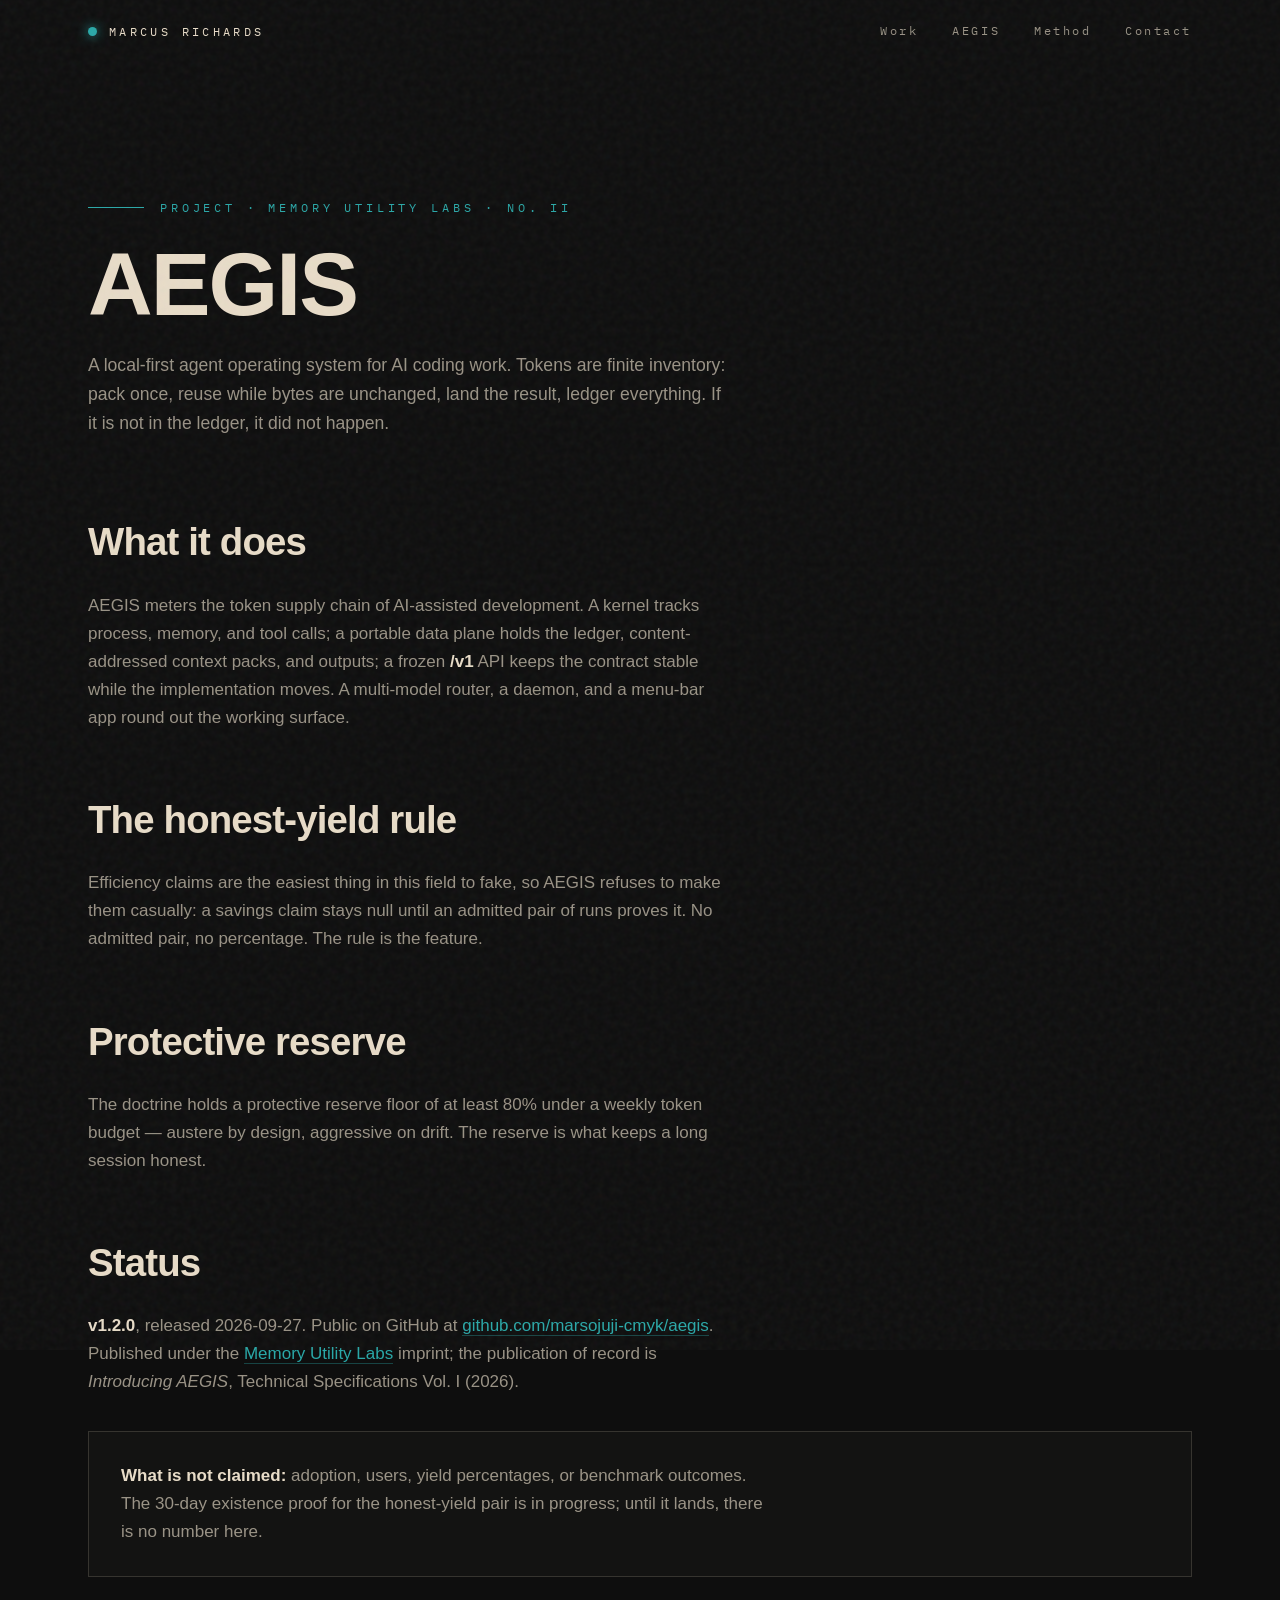
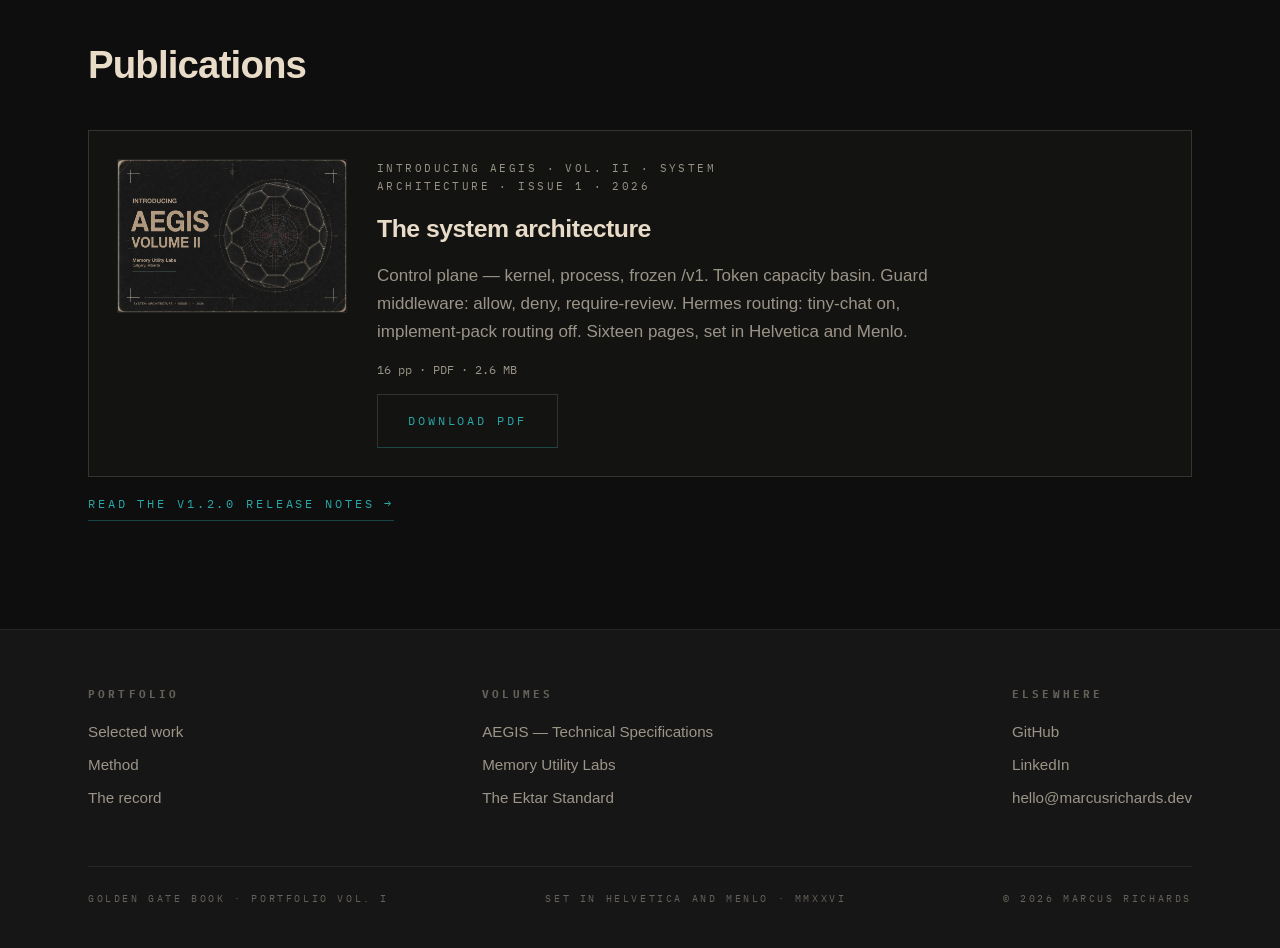
==== aegis.html @ d21bc202 "contact email: marcus@ -> hello@ (aegis.html)" ====
<!DOCTYPE html>
<html lang="en">
<head>
<meta charset="utf-8">
<meta name="viewport" content="width=device-width, initial-scale=1">
<title>AEGIS — Technical Specifications Vol. I — Marcus Richards</title>
<meta name="description" content="AEGIS: a local-first agent operating system for AI coding work. Receipt-backed token ledger, honest-yield rule, frozen /v1 API. v1.2.0, public on GitHub.">
<link rel="preconnect" href="https://fonts.googleapis.com">
<link rel="preconnect" href="https://fonts.gstatic.com" crossorigin>
<link href="https://fonts.googleapis.com/css2?family=IBM+Plex+Mono:wght@400;500&family=Inter:wght@300;400;500;600;700;800&display=swap" rel="stylesheet">
<link rel="stylesheet" href="styles.css">
</head>
<body>
<div class="grain" aria-hidden="true"></div>

<nav class="site-nav" id="nav">
  <div class="nav-inner">
    <a class="wordmark" href="index.html"><span class="dot"></span>MARCUS&nbsp;RICHARDS</a>
    <div class="nav-links">
      <a href="index.html#work">Work</a>
      <a href="index.html#aegis">AEGIS</a>
      <a href="index.html#method">Method</a>
      <a href="index.html#contact">Contact</a>
    </div>
  </div>
</nav>

<header class="page-hero">
  <div class="wrap">
    <p class="kicker">Project · Memory Utility Labs · No. II</p>
    <h1>AEGIS</h1>
    <p class="lede">A local-first agent operating system for AI coding work. Tokens are finite inventory: pack once, reuse while bytes are unchanged, land the result, ledger everything. If it is not in the ledger, it did not happen.</p>
  </div>
</header>

<main class="page-body">
  <div class="wrap">

    <h2>What it does</h2>
    <p>AEGIS meters the token supply chain of AI-assisted development. A kernel tracks process, memory, and tool calls; a portable data plane holds the ledger, content-addressed context packs, and outputs; a frozen <strong>/v1</strong> API keeps the contract stable while the implementation moves. A multi-model router, a daemon, and a menu-bar app round out the working surface.</p>

    <h2>The honest-yield rule</h2>
    <p>Efficiency claims are the easiest thing in this field to fake, so AEGIS refuses to make them casually: a savings claim stays null until an admitted pair of runs proves it. No admitted pair, no percentage. The rule is the feature.</p>

    <h2>Protective reserve</h2>
    <p>The doctrine holds a protective reserve floor of at least 80% under a weekly token budget — austere by design, aggressive on drift. The reserve is what keeps a long session honest.</p>

    <h2>Status</h2>
    <p><strong>v1.2.0</strong>, released 2026-09-27. Public on GitHub at <a href="https://github.com/marsojuji-cmyk/aegis">github.com/marsojuji-cmyk/aegis</a>. Published under the <a href="labs.html">Memory Utility Labs</a> imprint; the publication of record is <em>Introducing AEGIS</em>, Technical Specifications Vol. I (2026).</p>
    <div class="panel">
      <p><strong>What is not claimed:</strong> adoption, users, yield percentages, or benchmark outcomes. The 30-day existence proof for the honest-yield pair is in progress; until it lands, there is no number here.</p>
    </div>

    <h2>Publications</h2>
    <div class="pubs">
      <article class="pub-card">
        <img src="assets/publications/vol2-cover.jpg" alt="Cover of Introducing AEGIS Volume II — drafting-plate geodesic sphere">
        <div class="pub-meta">
          <p class="pub-series">Introducing AEGIS · Vol. II · System Architecture · Issue 1 · 2026</p>
          <h3>The system architecture</h3>
          <p>Control plane — kernel, process, frozen /v1. Token capacity basin. Guard middleware: allow, deny, require-review. Hermes routing: tiny-chat on, implement-pack routing off. Sixteen pages, set in Helvetica and Menlo.</p>
          <p class="pub-specs">16 pp · PDF · 2.6 MB</p>
          <a class="btn btn-ghost" href="assets/publications/Introducing-AEGIS-Vol-II.pdf" download>Download PDF</a>
        </div>
      </article>
    </div>

    <p><a class="work-link" href="https://github.com/marsojuji-cmyk/aegis/releases/tag/v1.2.0">Read the v1.2.0 release notes →</a></p>

  </div>
</main>

<footer class="site-footer">
  <div class="wrap">
    <div class="foot-grid">
      <div class="f-col">
        <h4>Portfolio</h4>
        <a href="index.html#work">Selected work</a>
        <a href="index.html#method">Method</a>
        <a href="index.html#evidence">The record</a>
      </div>
      <div class="f-col">
        <h4>Volumes</h4>
        <a href="aegis.html">AEGIS — Technical Specifications</a>
        <a href="labs.html">Memory Utility Labs</a>
        <a href="ektar.html">The Ektar Standard</a>
      </div>
      <div class="f-col">
        <h4>Elsewhere</h4>
        <a href="https://github.com/marsojuji-cmyk">GitHub</a>
        <a href="https://www.linkedin.com/in/marcus-richards-32075a422">LinkedIn</a>
        <a href="mailto:hello@marcusrichards.dev">hello@marcusrichards.dev</a>
      </div>
    </div>
    <div class="colophon">
      <span>Golden Gate Book · Portfolio Vol. I</span>
      <span>Set in Helvetica and Menlo · MMXXVI</span>
      <span>© <span id="yr">2026</span> Marcus Richards</span>
    </div>
  </div>
</footer>

<script>
(function(){
  var nav = document.getElementById('nav');
  function onScroll(){ nav.classList.toggle('scrolled', window.scrollY > 40); }
  window.addEventListener('scroll', onScroll, {passive:true}); onScroll();
  document.getElementById('yr').textContent = new Date().getFullYear();
})();
</script>
</body>
</html>
---- styles.css ----
/* ============================================================
   MARCUSRICHARDS.DEV — Portfolio Vol. I
   Design language: Golden Gate Book / MUL monograph
   Warm black, cream type, teal + magenta + amber accents,
   thin plate frames, film grain, letterspaced mono kickers.
   ============================================================ */

:root{
  --ink:        #0e0e0e;
  --ink-2:      #161616;
  --paper:      #e8dcc8;
  --cream:      #ece0c8;
  --muted:      rgba(232,220,200,.64);
  --faint:      rgba(232,220,200,.38);
  --line:       rgba(232,220,200,.16);
  --line-soft:  rgba(232,220,200,.08);
  --teal:       #2aa8a8;
  --teal-dim:   rgba(42,168,168,.14);
  --magenta:    #e04080;
  --magenta-dim:rgba(224,64,128,.12);
  --amber:      #d4a017;
  --display:"Helvetica Neue",Helvetica,Inter,"Segoe UI",Arial,sans-serif;
  --sans:  "Helvetica Neue",Helvetica,Inter,-apple-system,"Segoe UI",Arial,sans-serif;
  --mono:  Menlo,"SF Mono","IBM Plex Mono",ui-monospace,SFMono-Regular,monospace;
  --wrap:  1200px;
  --ease:  cubic-bezier(.22,.8,.28,1);
}

*,*::before,*::after{ box-sizing:border-box; margin:0; padding:0; }
html{ scroll-behavior:smooth; }
body{
  background:var(--ink);
  color:var(--paper);
  font-family:var(--sans);
  font-size:17px; line-height:1.65;
  -webkit-font-smoothing:antialiased;
  overflow-x:hidden;
}
::selection{ background:var(--teal); color:#0e0e0e; }
::-webkit-scrollbar{ width:11px; }
::-webkit-scrollbar-track{ background:#0e0e0e; }
::-webkit-scrollbar-thumb{ background:#2e2e2e; border-radius:6px; border:2px solid #0e0e0e; }
img{ display:block; max-width:100%; }
a{ color:inherit; text-decoration:none; }
:focus-visible{ outline:2px solid var(--teal); outline-offset:3px; }

/* Film grain over everything */
.grain{
  position:fixed; inset:-50%; width:200%; height:200%;
  pointer-events:none; z-index:2000; opacity:.05;
  background-image:url("data:image/svg+xml,%3Csvg viewBox='0 0 300 300' xmlns='http://www.w3.org/2000/svg'%3E%3Cfilter id='n'%3E%3CfeTurbulence type='fractalNoise' baseFrequency='0.9' numOctaves='2'/%3E%3C/filter%3E%3Crect width='100%25' height='100%25' filter='url(%23n)'/%3E%3C/svg%3E");
  animation:grain 9s steps(6) infinite;
}
@keyframes grain{
  0%,100%{transform:translate(0,0)} 20%{transform:translate(-2%,2%)}
  40%{transform:translate(2%,-1%)} 60%{transform:translate(-1%,-2%)} 80%{transform:translate(1%,2%)}
}

.wrap{ max-width:var(--wrap); margin:0 auto; padding:0 clamp(20px,4vw,48px); }

/* ---------- Navigation ---------- */
.site-nav{
  position:fixed; top:0; left:0; right:0; z-index:1000;
  transition:background .4s var(--ease), border-color .4s var(--ease);
  border-bottom:1px solid transparent;
}
.site-nav.scrolled{ background:rgba(14,14,14,.82); backdrop-filter:blur(14px); border-bottom-color:var(--line-soft); }
.nav-inner{
  max-width:var(--wrap); margin:0 auto; padding:18px clamp(20px,4vw,48px);
  display:flex; align-items:center; justify-content:space-between; gap:24px;
}
.wordmark{ display:flex; align-items:center; gap:12px; font-family:var(--mono); font-size:12px; letter-spacing:.28em; }
.wordmark .dot{ width:9px; height:9px; border-radius:50%; background:var(--teal); box-shadow:0 0 12px var(--teal); flex:none; }
.nav-links{ display:flex; gap:clamp(14px,3vw,34px); font-family:var(--mono); font-size:11.5px; letter-spacing:.22em; }
.nav-links a{ color:var(--muted); position:relative; padding:4px 0; transition:color .3s; }
.nav-links a::after{
  content:""; position:absolute; left:0; bottom:0; height:1px; width:100%;
  background:var(--teal); transform:scaleX(0); transform-origin:right; transition:transform .4s var(--ease);
}
.nav-links a:hover{ color:var(--paper); }
.nav-links a:hover::after{ transform:scaleX(1); transform-origin:left; }
@media (max-width:760px){ .nav-links{ display:none; } }

/* ---------- Hero ---------- */
.hero{
  position:relative; min-height:100svh;
  display:flex; align-items:flex-end;
  overflow:hidden; isolation:isolate;
}
.hero-bg{
  position:absolute; inset:0; z-index:-2;
  background:url("assets/hero-sphere.jpg") center 30%/cover no-repeat, var(--ink);
}
.hero-scrim{
  position:absolute; inset:0; z-index:-1;
  background:
    linear-gradient(180deg, rgba(14,14,14,.55) 0%, rgba(14,14,14,.05) 34%, rgba(14,14,14,.36) 62%, rgba(14,14,14,.94) 100%),
    linear-gradient(90deg, rgba(14,14,14,.82) 0%, rgba(14,14,14,.25) 55%, rgba(14,14,14,0) 100%);
}
.hero-inner{
  width:100%; max-width:var(--wrap); margin:0 auto;
  padding:clamp(120px,18vh,180px) clamp(20px,4vw,48px) clamp(56px,9vh,96px);
}
.kicker{
  font-family:var(--mono); font-size:12px; letter-spacing:.32em;
  color:var(--teal); text-transform:uppercase;
  display:flex; align-items:center; gap:16px; margin-bottom:28px;
}
.kicker::before{ content:""; width:56px; height:1px; background:var(--teal); flex:none; }
.hero h1{
  font-family:var(--display); font-weight:600;
  font-size:clamp(3.4rem, 10vw, 8.2rem);
  line-height:.98; letter-spacing:-.01em; margin-bottom:22px;
}
.hero h1 em{ font-style:italic; color:var(--cream); }
.hero .role{
  font-family:var(--mono); font-size:clamp(11px,1.6vw,14px);
  letter-spacing:.3em; text-transform:uppercase; color:var(--muted); margin-bottom:26px;
}
.hero .thesis{ max-width:620px; font-size:clamp(1.05rem,2vw,1.3rem); color:var(--paper); font-weight:300; }
.hero .thesis strong{ font-weight:600; color:var(--cream); }
.hero-ctas{ display:flex; flex-wrap:wrap; gap:16px; margin-top:38px; }
.btn{
  display:inline-flex; align-items:center; gap:10px;
  font-family:var(--mono); font-size:12px; letter-spacing:.24em; text-transform:uppercase;
  padding:16px 30px; border:1px solid var(--line);
  transition:border-color .35s, background .35s, transform .35s var(--ease);
}
.btn-solid{ background:var(--paper); color:var(--ink); border-color:var(--paper); }
.btn-solid:hover{ background:var(--teal); border-color:var(--teal); transform:translateY(-2px); }
.btn-ghost{ color:var(--paper); }
.btn-ghost:hover{ border-color:var(--teal); color:var(--teal); transform:translateY(-2px); }
.hero-colophon{
  position:absolute; font-family:var(--mono); font-size:10px; letter-spacing:.3em;
  color:var(--faint); text-transform:uppercase;
}
.hero-colophon.bl{ left:clamp(20px,4vw,48px); bottom:26px; }
.hero-colophon.br{ right:clamp(20px,4vw,48px); bottom:26px; text-align:right; }
.scroll-cue{
  position:absolute; left:50%; bottom:26px; transform:translateX(-50%);
  width:1px; height:56px; background:var(--line); overflow:hidden;
}
.scroll-cue::after{
  content:""; position:absolute; top:-40%; left:0; width:100%; height:40%;
  background:var(--teal); animation:cue 2.2s var(--ease) infinite;
}
@keyframes cue{ to{ top:110%; } }
@media (max-width:760px){ .hero-colophon.br{ display:none; } .scroll-cue{ display:none; } }

/* ---------- Ticker ---------- */
.ticker{ border-top:1px solid var(--line-soft); border-bottom:1px solid var(--line-soft); overflow:hidden; background:var(--ink-2); }
.ticker-track{
  display:flex; gap:0; white-space:nowrap; width:max-content;
  animation:tick 36s linear infinite; padding:14px 0;
}
.ticker span{
  font-family:var(--mono); font-size:11px; letter-spacing:.3em; text-transform:uppercase;
  color:var(--faint); padding:0 34px; display:flex; align-items:center; gap:34px;
}
.ticker span::after{ content:"✦"; color:var(--teal); font-size:9px; }
@keyframes tick{ to{ transform:translateX(-50%); } }

/* ---------- Chapters ---------- */
.chapter{ padding:clamp(90px,12vh,150px) 0; position:relative; }
.chapter-head{ margin-bottom:clamp(44px,6vh,72px); }
.chapter-no{
  font-family:var(--mono); font-size:11px; letter-spacing:.34em; color:var(--magenta);
  text-transform:uppercase; margin-bottom:18px; display:block;
}
.chapter-head h2{
  font-family:var(--display); font-weight:600;
  font-size:clamp(2.4rem,5.4vw,4.4rem); line-height:1.04; letter-spacing:-.01em;
  max-width:16ch;
}
.chapter-head h2 em{ font-style:italic; color:var(--cream); }
.chapter-head .lede{ margin-top:20px; max-width:640px; color:var(--muted); font-size:1.08rem; font-weight:300; }
.rule{ height:1px; background:var(--line); margin:0; border:0; }

/* Thesis pillars */
.pillars{ display:grid; grid-template-columns:repeat(3,1fr); gap:1px; background:var(--line-soft); border:1px solid var(--line-soft); margin-top:56px; }
.pillar{ background:var(--ink); padding:40px 34px; transition:background .4s; }
.pillar:hover{ background:var(--ink-2); }
.pillar .n{ font-family:var(--mono); font-size:11px; letter-spacing:.3em; color:var(--teal); margin-bottom:18px; display:block; }
.pillar h3{ font-family:var(--display); font-size:1.7rem; font-weight:600; margin-bottom:12px; }
.pillar p{ color:var(--muted); font-size:.98rem; }
@media (max-width:860px){ .pillars{ grid-template-columns:1fr; } }

/* ---------- Work features ---------- */
.work-feature{
  display:grid; grid-template-columns:1.05fr .95fr; gap:clamp(32px,5vw,72px);
  align-items:center; padding:clamp(56px,8vh,96px) 0;
  border-top:1px solid var(--line-soft);
}
.work-feature.flip .plate{ order:2; }
.work-feature.flip .work-copy{ order:1; }
.plate{
  border:1px solid var(--line); padding:14px; background:rgba(232,220,200,.015);
  position:relative; overflow:hidden;
}
.plate img{ width:100%; aspect-ratio:4/3; object-fit:cover; transition:transform 1.1s var(--ease); filter:saturate(.9) contrast(1.02); }
.plate:hover img{ transform:scale(1.035); }
.plate figcaption{
  display:flex; justify-content:space-between; gap:12px;
  font-family:var(--mono); font-size:10px; letter-spacing:.26em; text-transform:uppercase;
  color:var(--faint); padding:14px 4px 2px;
}
.work-idx{ font-family:var(--mono); font-size:11px; letter-spacing:.34em; color:var(--magenta); margin-bottom:16px; display:block; }
.work-copy h3{
  font-family:var(--display); font-weight:600; font-size:clamp(2rem,3.6vw,3rem);
  line-height:1.05; margin-bottom:6px;
}
.work-copy .tagline{ font-family:var(--mono); font-size:12px; letter-spacing:.2em; color:var(--teal); text-transform:uppercase; margin-bottom:20px; }
.work-copy p{ color:var(--muted); margin-bottom:16px; max-width:56ch; }
.work-copy p strong{ color:var(--paper); font-weight:600; }
.proves{
  border-left:2px solid var(--teal); padding:6px 0 6px 18px; margin:22px 0;
  font-family:var(--display); font-style:italic; font-size:1.15rem; color:var(--cream);
}
.meta-chips{ display:flex; flex-wrap:wrap; gap:8px; margin:20px 0 26px; }
.chip{
  font-family:var(--mono); font-size:10.5px; letter-spacing:.18em; text-transform:uppercase;
  border:1px solid var(--line); color:var(--muted); padding:7px 13px; border-radius:100px;
}
.chip.hot{ border-color:rgba(42,168,168,.5); color:var(--teal); }
.chip.warn{ border-color:rgba(217,166,72,.5); color:var(--amber); }
.work-link{
  display:inline-flex; align-items:center; gap:10px;
  font-family:var(--mono); font-size:12px; letter-spacing:.24em; text-transform:uppercase;
  color:var(--paper); padding-bottom:6px; border-bottom:1px solid var(--teal);
  transition:color .3s, gap .3s var(--ease);
}
.work-link:hover{ color:var(--teal); gap:16px; }
@media (max-width:900px){
  .work-feature{ grid-template-columns:1fr; }
  .work-feature.flip .plate{ order:0; } .work-feature.flip .work-copy{ order:0; }
}

/* ---------- Full-bleed band ---------- */
.band{ position:relative; overflow:hidden; isolation:isolate; }
.band-bg{ position:absolute; inset:0; z-index:-2; background-size:cover; background-position:center; }
.band-scrim{ position:absolute; inset:0; z-index:-1; background:linear-gradient(180deg, rgba(14,14,14,.9), rgba(14,14,14,.55) 50%, rgba(14,14,14,.92)); }
.band .chapter{ padding:clamp(110px,15vh,180px) 0; }
.pull{
  font-family:var(--display); font-size:clamp(1.7rem,3.6vw,2.9rem); line-height:1.25;
  max-width:22ch; font-weight:500;
}
.pull em{ color:var(--teal); font-style:italic; }
.doctrine{ margin-top:44px; display:grid; grid-template-columns:repeat(3,1fr); gap:1px; background:var(--line-soft); border:1px solid var(--line-soft); }
.doctrine div{ background:rgba(14,14,14,.72); backdrop-filter:blur(6px); padding:30px 28px; }
.doctrine .n{ font-family:var(--mono); font-size:11px; letter-spacing:.3em; color:var(--amber); display:block; margin-bottom:12px; }
.doctrine p{ font-size:.95rem; color:var(--muted); }
.doctrine p strong{ color:var(--paper); }
@media (max-width:860px){ .doctrine{ grid-template-columns:1fr; } }

/* ---------- Method tiers ---------- */
.tiers{ border-top:1px solid var(--line-soft); margin-top:8px; }
.tier{
  display:grid; grid-template-columns:200px 1fr auto; gap:28px; align-items:baseline;
  padding:28px 0; border-bottom:1px solid var(--line-soft);
}
.tier .t-name{ font-family:var(--mono); font-size:12px; letter-spacing:.28em; text-transform:uppercase; }
.tier .t-desc{ color:var(--muted); max-width:62ch; }
.tier .t-mark{ font-family:var(--display); font-size:1.6rem; }
.tier.verified .t-name{ color:var(--teal); } .tier.verified .t-mark{ color:var(--teal); }
.tier.inferred .t-name{ color:var(--amber); } .tier.inferred .t-mark{ color:var(--amber); }
.tier.guessed .t-name{ color:var(--magenta); } .tier.guessed .t-mark{ color:var(--magenta); }
.tier.unknown .t-name{ color:var(--faint); } .tier.unknown .t-mark{ color:var(--faint); }
@media (max-width:700px){ .tier{ grid-template-columns:1fr; gap:8px; } .tier .t-mark{ display:none; } }

/* ---------- Stats ---------- */
.stats{ display:grid; grid-template-columns:repeat(4,1fr); border:1px solid var(--line-soft); margin-top:56px; }
.stat{ padding:36px 28px; border-right:1px solid var(--line-soft); transition:background .4s; }
.stat:last-child{ border-right:0; }
.stat:hover{ background:var(--ink-2); }
.stat .v{ font-family:var(--display); font-size:clamp(2rem,3.4vw,2.9rem); font-weight:600; color:var(--cream); line-height:1; margin-bottom:10px; }
.stat .v small{ font-size:.55em; color:var(--teal); }
.stat .l{ font-family:var(--mono); font-size:10.5px; letter-spacing:.22em; text-transform:uppercase; color:var(--faint); }
.caveat{
  margin-top:26px; padding:20px 24px; border:1px dashed rgba(217,166,72,.4);
  font-family:var(--mono); font-size:11.5px; letter-spacing:.06em; color:var(--amber); line-height:1.7;
}
@media (max-width:900px){ .stats{ grid-template-columns:1fr 1fr; } .stat{ border-bottom:1px solid var(--line-soft); } }
@media (max-width:520px){ .stats{ grid-template-columns:1fr; } .stat{ border-right:0; } }

/* ---------- Imprint / contact / footer ---------- */
.imprint-grid{ display:grid; grid-template-columns:1fr 1fr; gap:clamp(32px,5vw,72px); align-items:center; }
.imprint-grid h3{ font-family:var(--display); font-size:clamp(2rem,4vw,3.2rem); font-weight:600; margin-bottom:18px; }
.imprint-grid p{ color:var(--muted); margin-bottom:14px; max-width:52ch; }
@media (max-width:860px){ .imprint-grid{ grid-template-columns:1fr; } }
.contact-big{
  font-family:var(--display); font-weight:600; font-size:clamp(2rem,6vw,4.6rem);
  line-height:1.05; word-break:break-all;
  background:linear-gradient(100deg, var(--paper) 30%, var(--teal) 70%);
  -webkit-background-clip:text; background-clip:text; color:transparent;
  transition:filter .4s;
}
a.contact-big:hover{ filter:brightness(1.15); }
.site-footer{ border-top:1px solid var(--line-soft); padding:56px 0 40px; background:var(--ink-2); }
.foot-grid{ display:flex; justify-content:space-between; gap:32px; flex-wrap:wrap; }
.foot-grid .f-col h4{ font-family:var(--mono); font-size:10.5px; letter-spacing:.3em; text-transform:uppercase; color:var(--faint); margin-bottom:16px; }
.foot-grid .f-col a, .foot-grid .f-col div{ display:block; color:var(--muted); font-size:.95rem; margin-bottom:8px; }
.foot-grid .f-col a:hover{ color:var(--teal); }
.colophon{ margin-top:48px; padding-top:24px; border-top:1px solid var(--line-soft); display:flex; justify-content:space-between; gap:16px; flex-wrap:wrap; font-family:var(--mono); font-size:10px; letter-spacing:.26em; text-transform:uppercase; color:var(--faint); }

/* ---------- Subpage hero ---------- */
.page-hero{ padding:clamp(150px,22vh,220px) 0 clamp(60px,8vh,90px); position:relative; overflow:hidden; }
.page-hero .kicker{ margin-bottom:22px; }
.page-hero h1{ font-family:var(--display); font-weight:600; font-size:clamp(2.8rem,7vw,5.6rem); line-height:1; letter-spacing:-.01em; }
.page-hero h1 em{ font-style:italic; color:var(--cream); }
.page-hero .lede{ margin-top:22px; max-width:640px; color:var(--muted); font-size:1.1rem; font-weight:300; }
.page-body{ padding-bottom:clamp(80px,10vh,130px); }
.page-body h2{ font-family:var(--display); font-size:clamp(1.7rem,3vw,2.4rem); font-weight:600; margin:56px 0 18px; }
.page-body h2:first-child{ margin-top:0; }
.page-body p{ color:var(--muted); margin-bottom:18px; max-width:68ch; }
.page-body p strong, .page-body li strong{ color:var(--paper); }
.page-body ul{ margin:0 0 22px 22px; color:var(--muted); }
.page-body li{ margin-bottom:10px; max-width:64ch; }
.page-body a{ color:var(--teal); border-bottom:1px solid rgba(42,168,168,.35); transition:color .3s, border-color .3s; }
.page-body a:hover{ color:var(--paper); border-color:var(--paper); }
.page-body .panel{ border:1px solid var(--line); background:rgba(232,220,200,.02); padding:30px 32px; margin:34px 0; }
.page-body .panel p:last-child{ margin-bottom:0; }

/* ---------- Reveal ---------- */
.reveal{ opacity:0; transform:translateY(34px); transition:opacity .9s var(--ease), transform .9s var(--ease); }
.reveal.in{ opacity:1; transform:none; }
.reveal.d1{ transition-delay:.08s; } .reveal.d2{ transition-delay:.16s; } .reveal.d3{ transition-delay:.24s; }
@media (prefers-reduced-motion:reduce){
  .reveal{ opacity:1; transform:none; transition:none; }
  .ticker-track{ animation:none; } .grain{ animation:none; } .scroll-cue::after{ animation:none; }
  html{ scroll-behavior:auto; }
}

/* — Helvetica display discipline (AEGIS imprint: "Set in Helvetica and Menlo") — */
.hero h1,.chapter-head h2,.pillar h3,.work-copy h3,.stat .v,
.imprint-grid h3,.contact-big,.page-hero h1,.page-body h2{
  font-weight:700; letter-spacing:-0.022em;
}
.hero h1{ font-weight:800; letter-spacing:-0.03em; }
.proves{ font-weight:500; }

/* — Publications (monograph cards) — */
.pubs{ display:grid; gap:26px; margin:34px 0 12px; }
.pub-card{
  display:grid; grid-template-columns:230px 1fr; gap:30px;
  border:1px solid var(--line); padding:28px;
  background:rgba(232,220,200,.02);
}
.pub-card img{ width:100%; height:auto; display:block; border:1px solid var(--line-soft); }
.pub-cover-ph{
  aspect-ratio:3/2; border:1px dashed var(--line);
  display:flex; align-items:center; justify-content:center;
  font-family:var(--display); font-weight:800; font-size:2rem; letter-spacing:-0.02em;
  color:var(--faint);
}
.pub-series{
  font-family:var(--mono); font-size:11px; letter-spacing:.22em;
  text-transform:uppercase; color:var(--teal); margin-bottom:12px;
}
.pub-card h3{
  font-family:var(--display); font-weight:700; letter-spacing:-0.02em;
  font-size:1.55rem; margin-bottom:12px;
}
.pub-card p{ color:var(--muted); margin-bottom:14px; max-width:62ch; }
.pub-specs{ font-family:var(--mono); font-size:12px; color:var(--faint); }
.pub-forthcoming{ border-style:dashed; }
@media (max-width:700px){ .pub-card{ grid-template-columns:1fr; } }
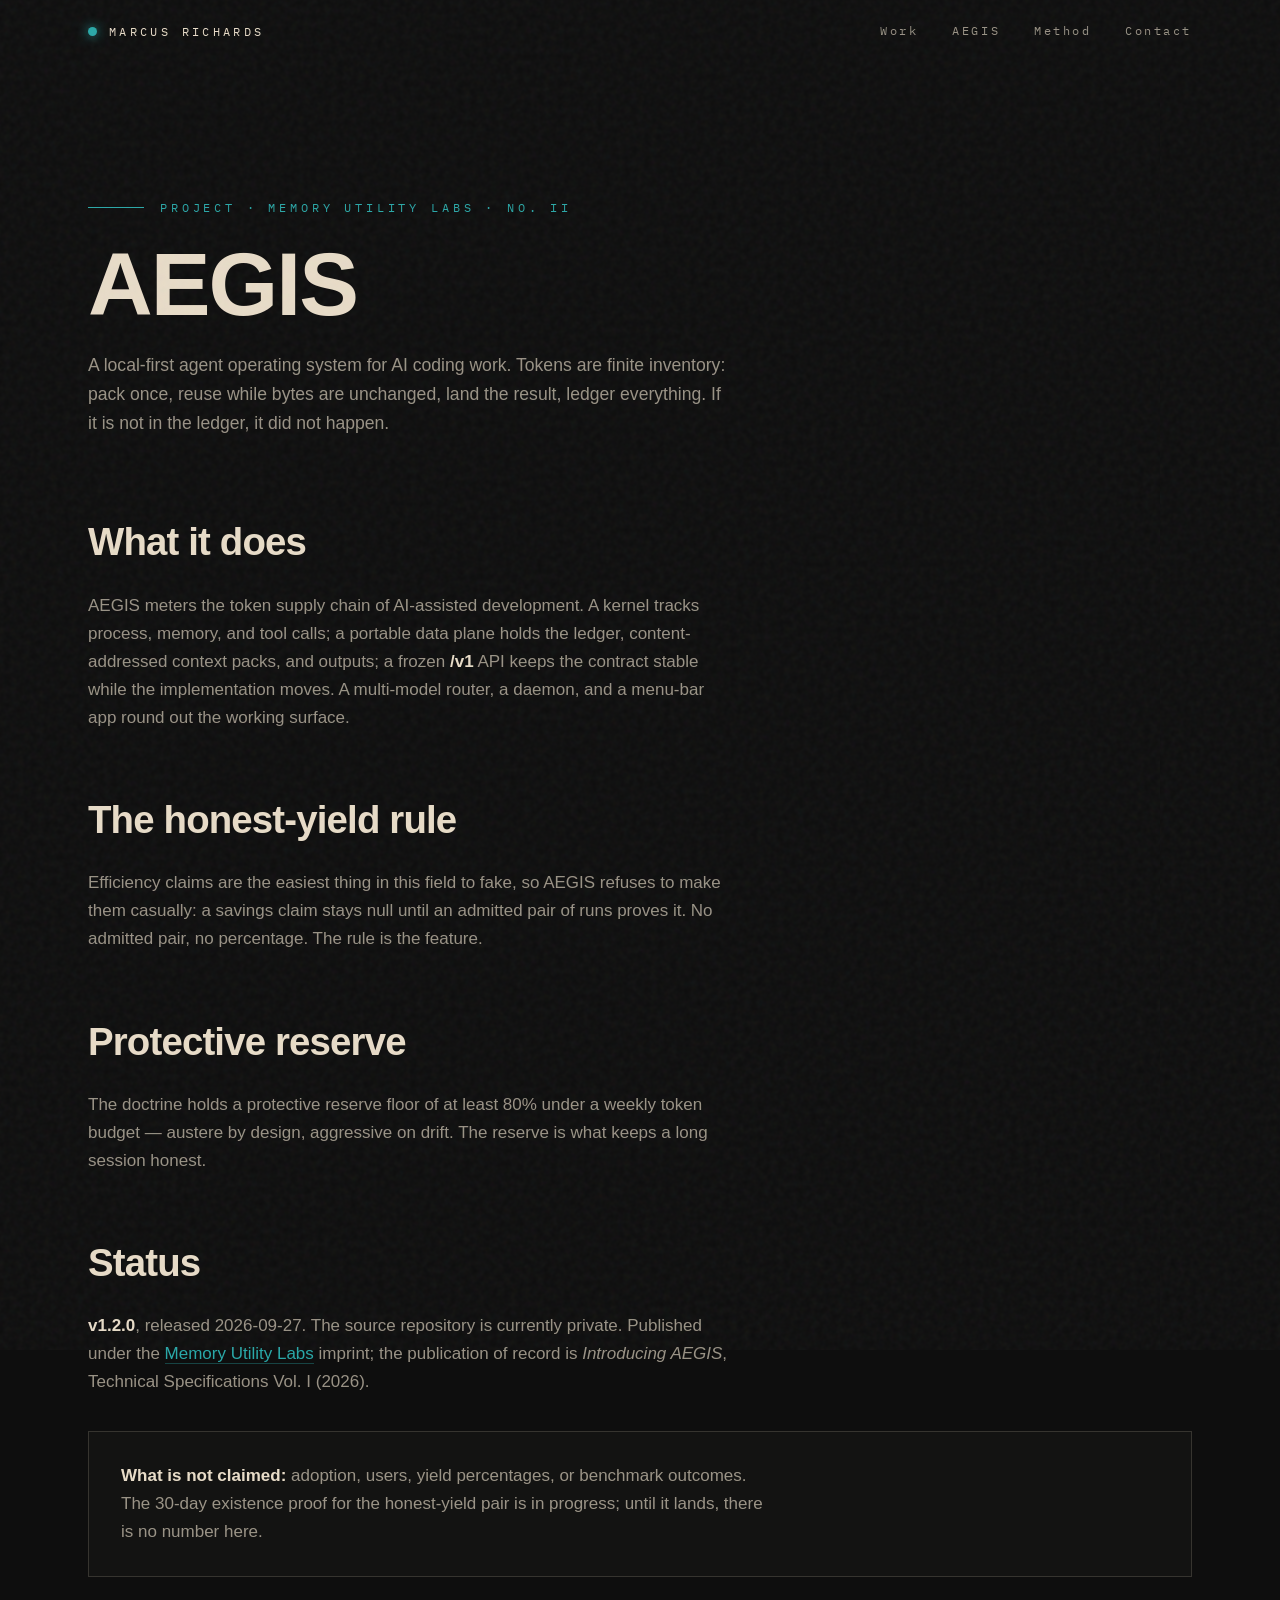
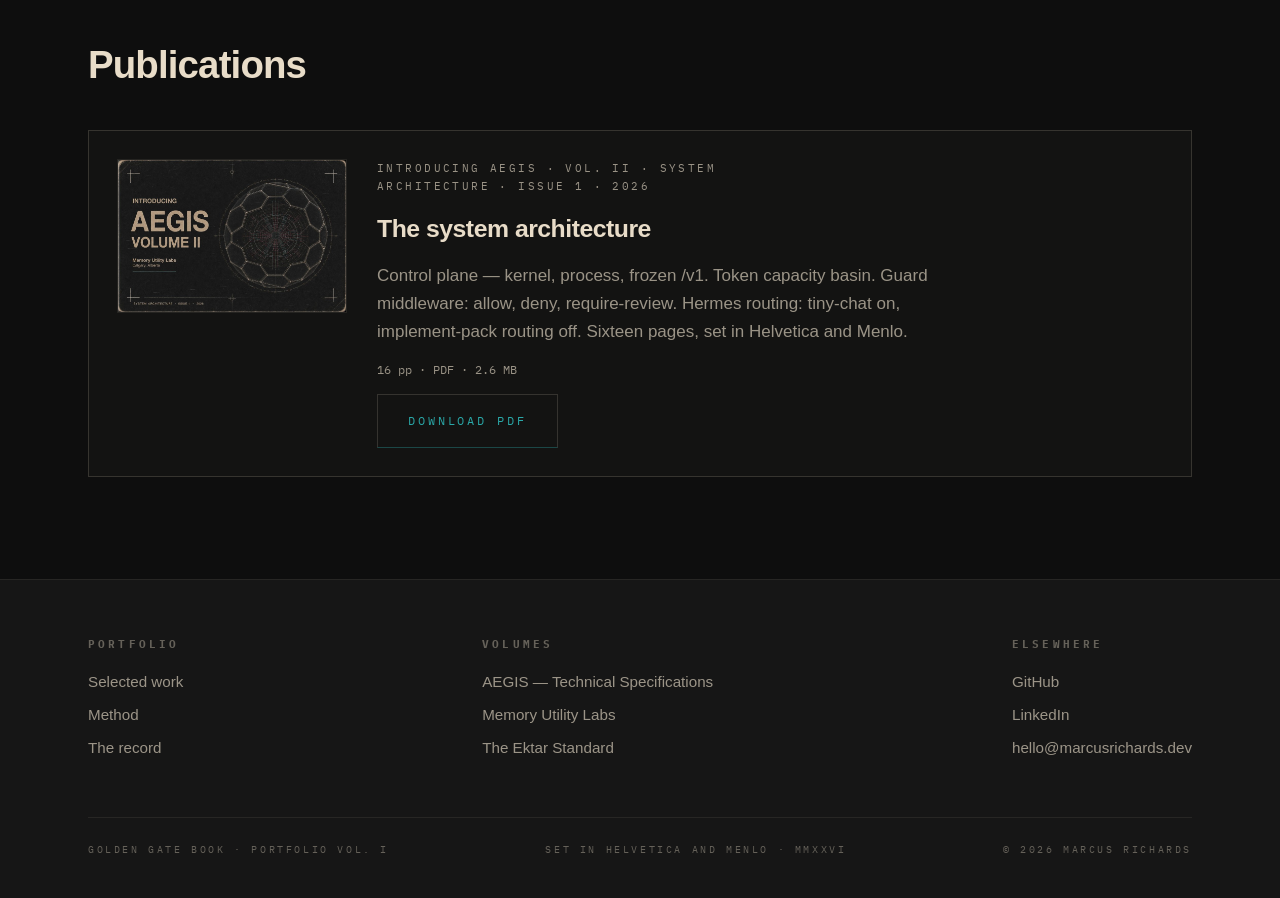
==== commit 87485261: "Remove links to repos that are going private; keep project names and text aegis, star-lab, sovereign" ====
--- a/aegis.html
+++ b/aegis.html
@@ -4,7 +4,7 @@
 <meta charset="utf-8">
 <meta name="viewport" content="width=device-width, initial-scale=1">
 <title>AEGIS — Technical Specifications Vol. I — Marcus Richards</title>
-<meta name="description" content="AEGIS: a local-first agent operating system for AI coding work. Receipt-backed token ledger, honest-yield rule, frozen /v1 API. v1.2.0, public on GitHub.">
+<meta name="description" content="AEGIS: a local-first agent operating system for AI coding work. Receipt-backed token ledger, honest-yield rule, frozen /v1 API. v1.2.0.">
 <link rel="preconnect" href="https://fonts.googleapis.com">
 <link rel="preconnect" href="https://fonts.gstatic.com" crossorigin>
 <link href="https://fonts.googleapis.com/css2?family=IBM+Plex+Mono:wght@400;500&family=Inter:wght@300;400;500;600;700;800&display=swap" rel="stylesheet">
@@ -46,7 +46,7 @@
     <p>The doctrine holds a protective reserve floor of at least 80% under a weekly token budget — austere by design, aggressive on drift. The reserve is what keeps a long session honest.</p>
 
     <h2>Status</h2>
-    <p><strong>v1.2.0</strong>, released 2026-09-27. Public on GitHub at <a href="https://github.com/marsojuji-cmyk/aegis">github.com/marsojuji-cmyk/aegis</a>. Published under the <a href="labs.html">Memory Utility Labs</a> imprint; the publication of record is <em>Introducing AEGIS</em>, Technical Specifications Vol. I (2026).</p>
+    <p><strong>v1.2.0</strong>, released 2026-09-27. The source repository is currently private. Published under the <a href="labs.html">Memory Utility Labs</a> imprint; the publication of record is <em>Introducing AEGIS</em>, Technical Specifications Vol. I (2026).</p>
     <div class="panel">
       <p><strong>What is not claimed:</strong> adoption, users, yield percentages, or benchmark outcomes. The 30-day existence proof for the honest-yield pair is in progress; until it lands, there is no number here.</p>
     </div>
@@ -64,8 +64,6 @@
         </div>
       </article>
     </div>
-
-    <p><a class="work-link" href="https://github.com/marsojuji-cmyk/aegis/releases/tag/v1.2.0">Read the v1.2.0 release notes →</a></p>
 
   </div>
 </main>
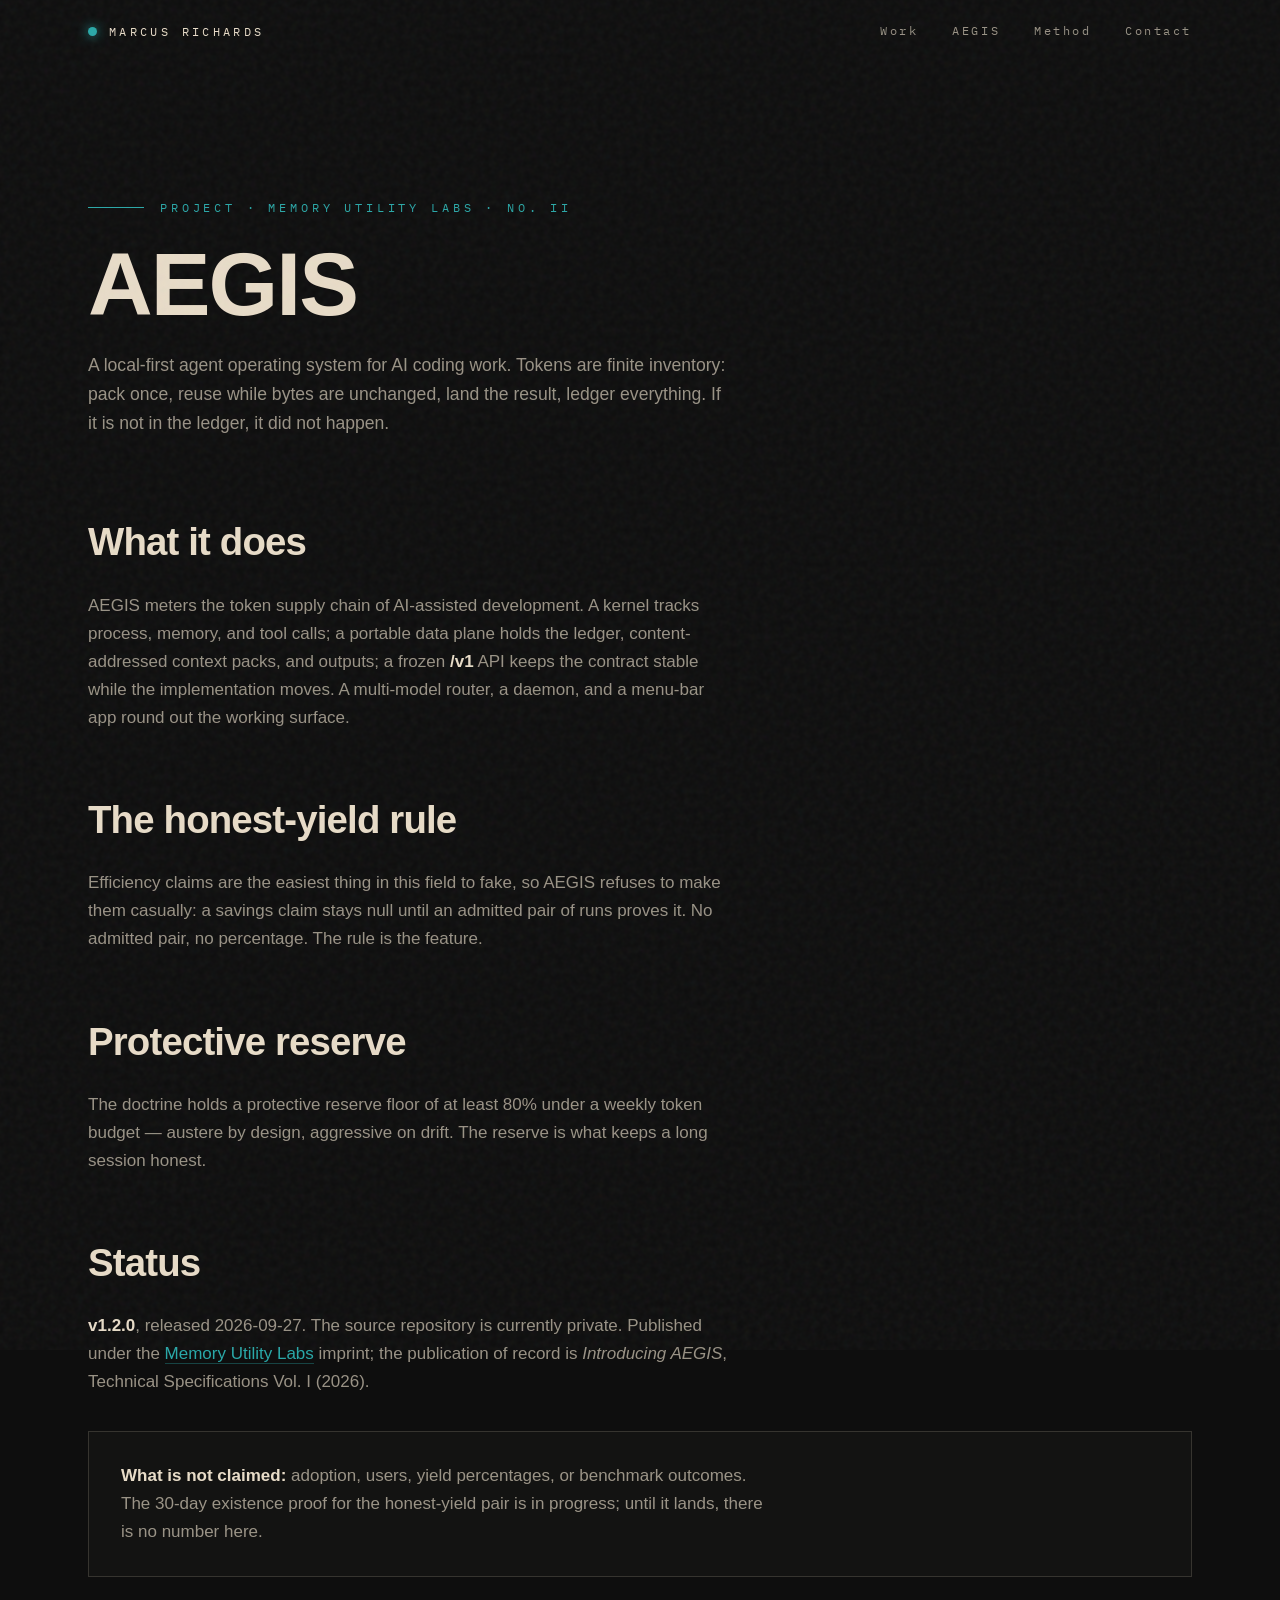
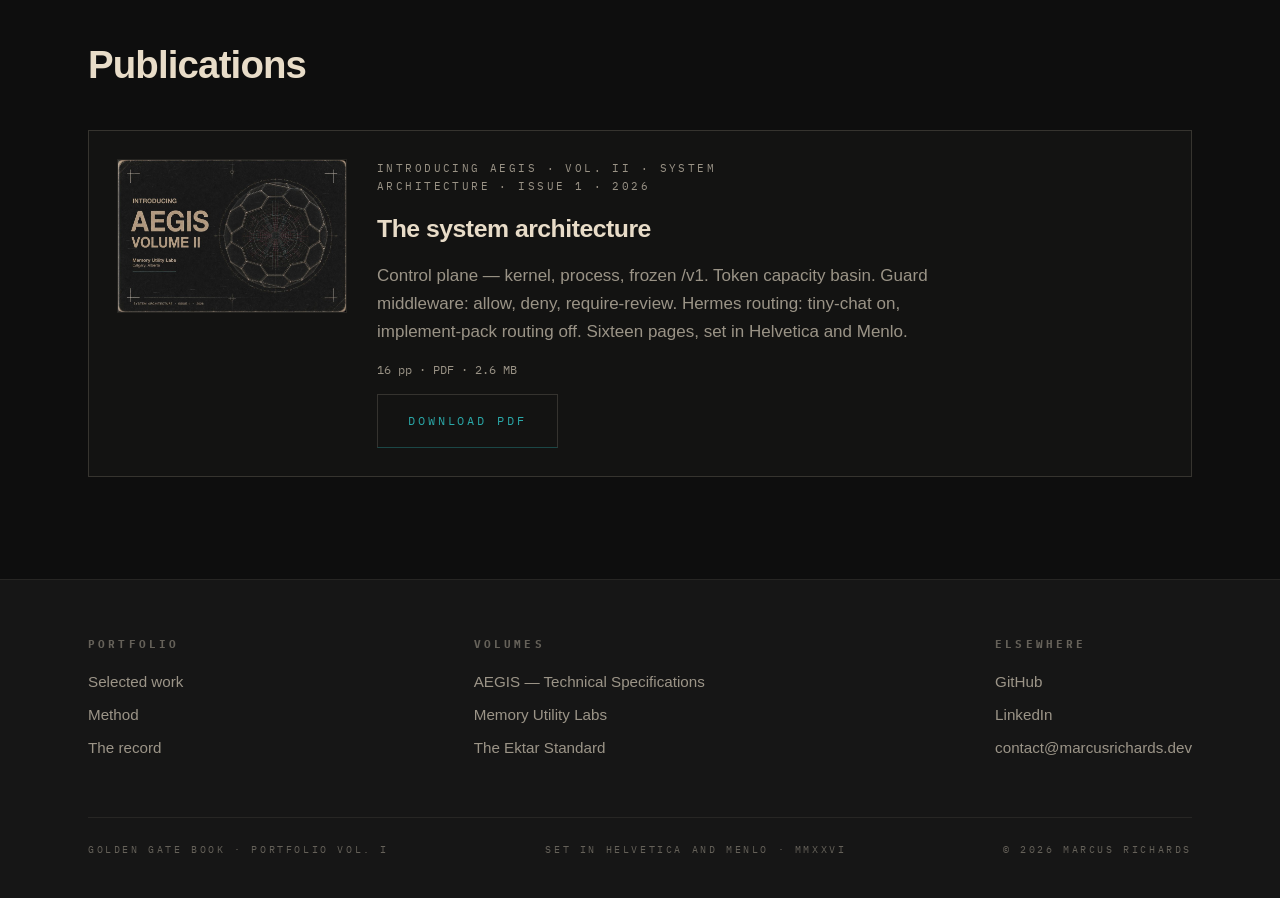
==== commit 22a9d807: "Update links to FetchDoge account" ====
--- a/aegis.html
+++ b/aegis.html
@@ -85,9 +85,9 @@
       </div>
       <div class="f-col">
         <h4>Elsewhere</h4>
-        <a href="https://github.com/marsojuji-cmyk">GitHub</a>
+        <a href="https://github.com/FetchDoge">GitHub</a>
         <a href="https://www.linkedin.com/in/marcus-richards-32075a422">LinkedIn</a>
-        <a href="mailto:hello@marcusrichards.dev">hello@marcusrichards.dev</a>
+        <a href="mailto:contact@marcusrichards.dev">contact@marcusrichards.dev</a>
       </div>
     </div>
     <div class="colophon">
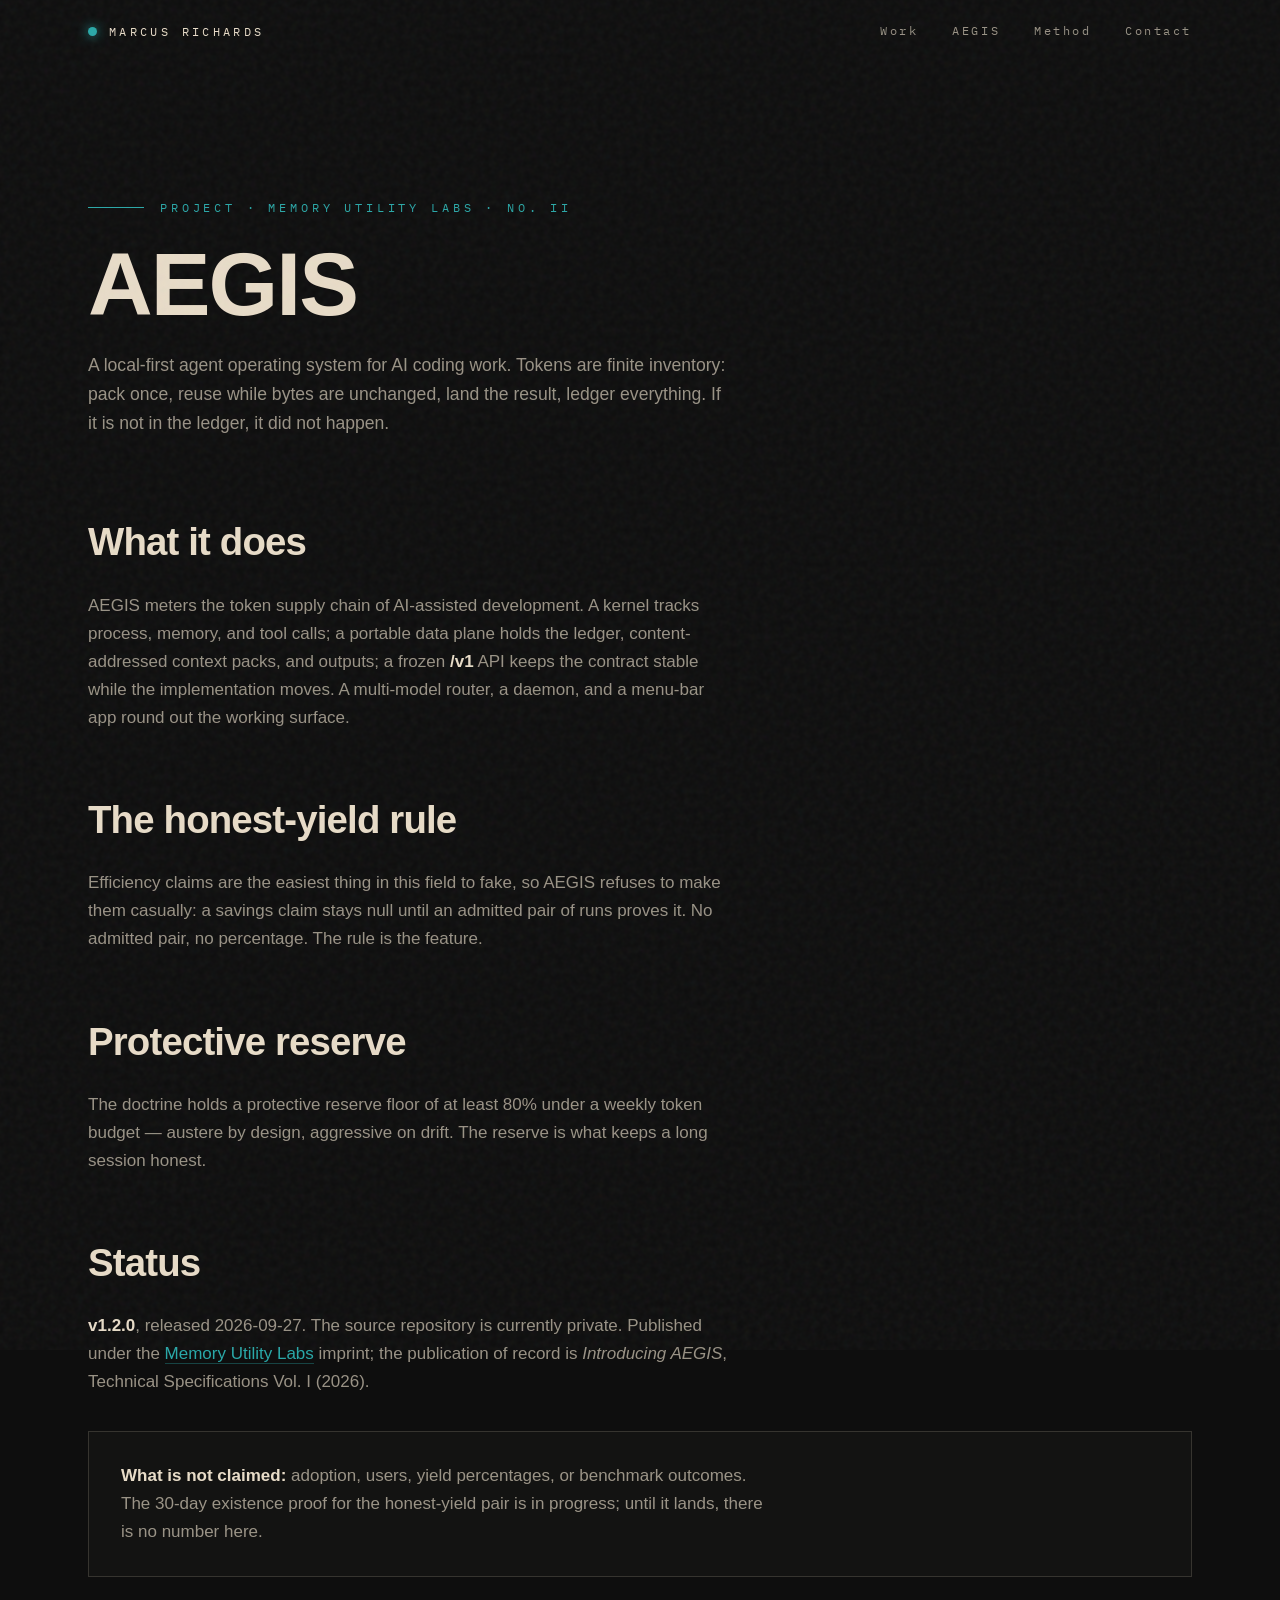
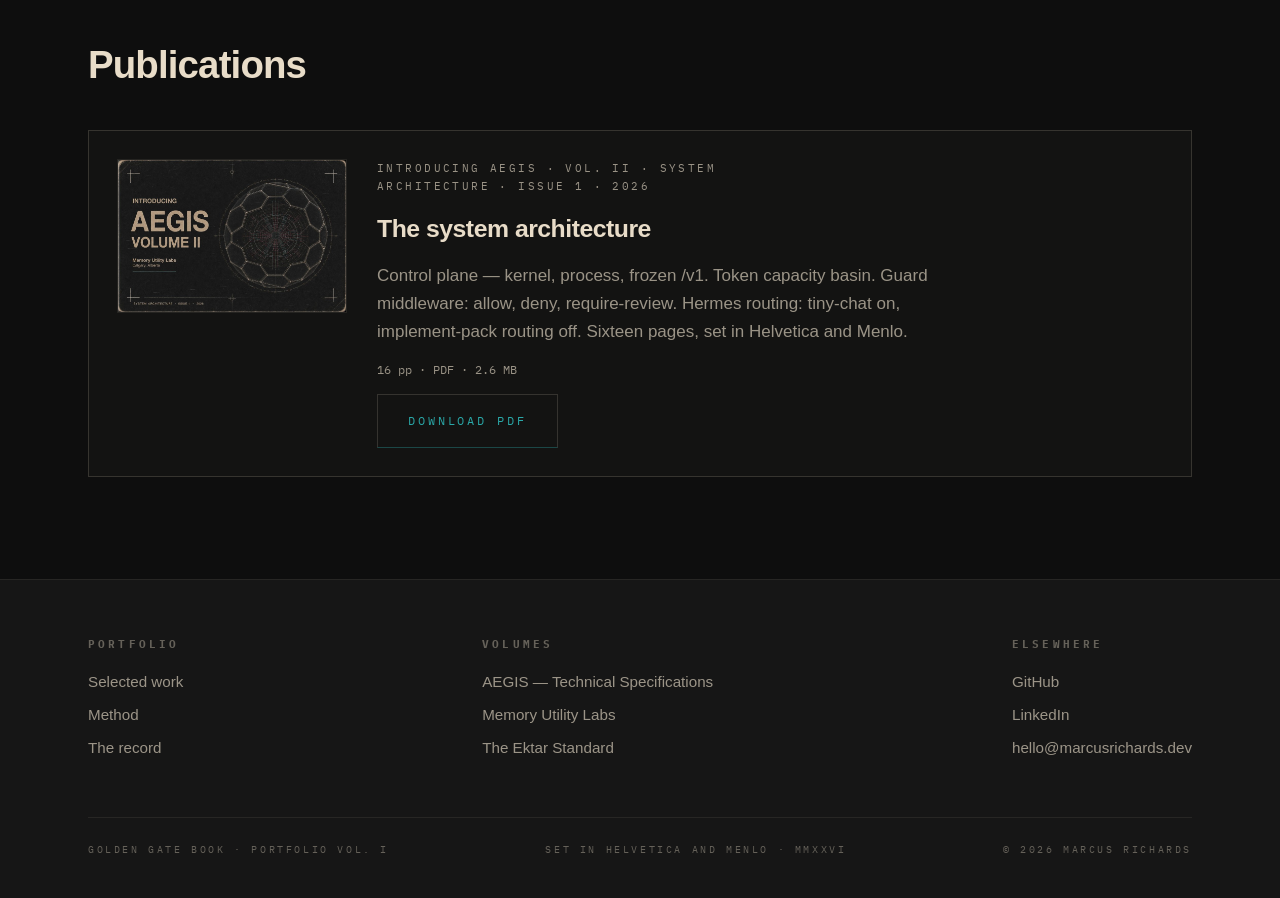
==== commit 6e9d831a: "Revert email and NVIDIA link edits; keep only GitHub link swaps Restores hello@marcusrichards.dev on" ====
--- a/aegis.html
+++ b/aegis.html
@@ -87,7 +87,7 @@
         <h4>Elsewhere</h4>
         <a href="https://github.com/FetchDoge">GitHub</a>
         <a href="https://www.linkedin.com/in/marcus-richards-32075a422">LinkedIn</a>
-        <a href="mailto:contact@marcusrichards.dev">contact@marcusrichards.dev</a>
+        <a href="mailto:hello@marcusrichards.dev">hello@marcusrichards.dev</a>
       </div>
     </div>
     <div class="colophon">
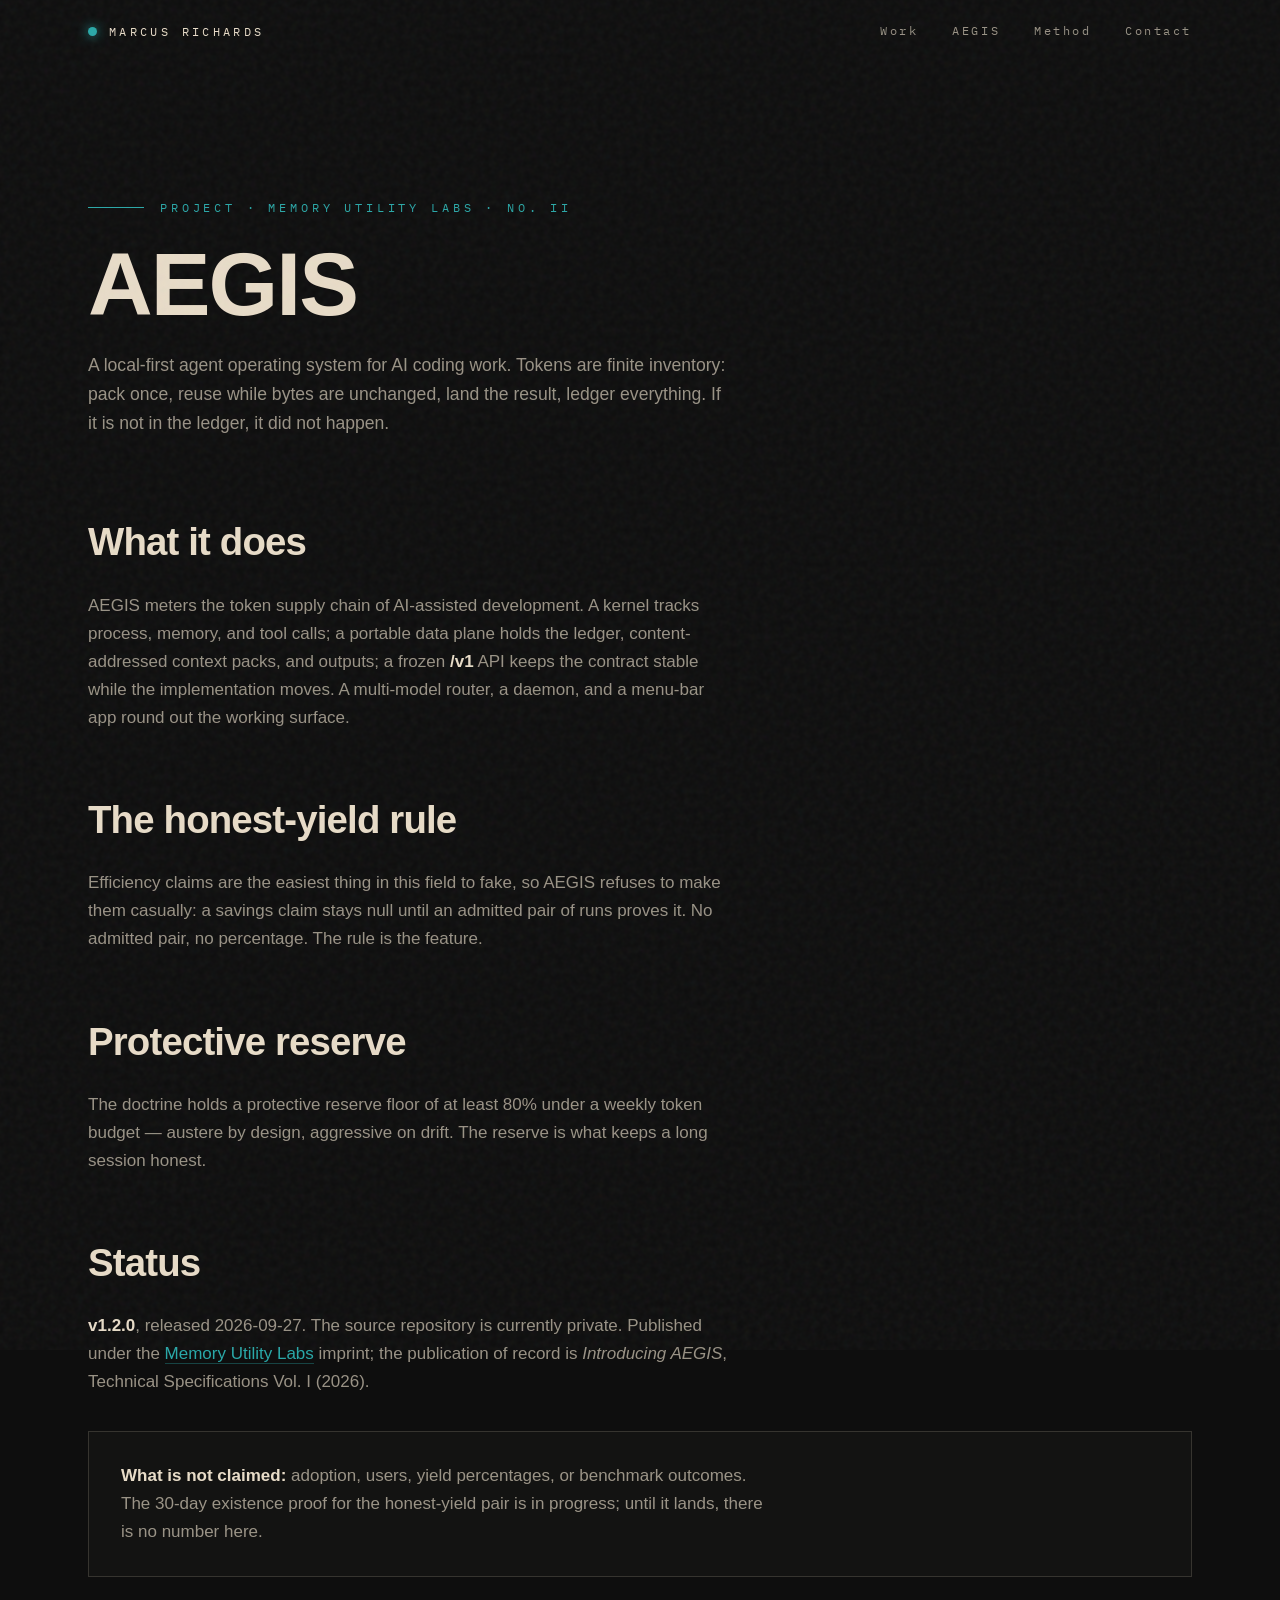
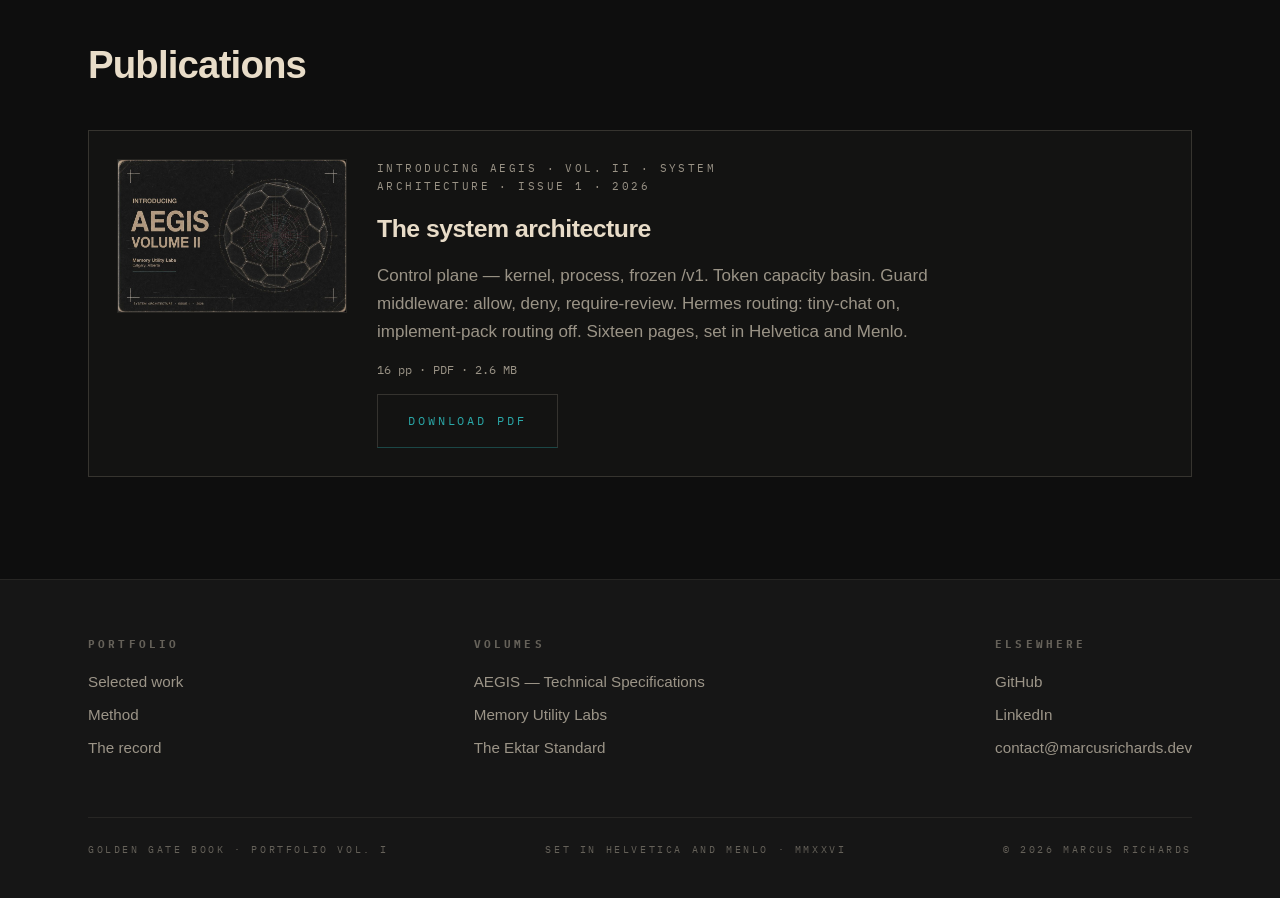
==== commit 6fea9e80: "docs: use contact@ email and updated NeMo Guardrails link" ====
--- a/aegis.html
+++ b/aegis.html
@@ -85,9 +85,9 @@
       </div>
       <div class="f-col">
         <h4>Elsewhere</h4>
-        <a href="https://github.com/FetchDoge">GitHub</a>
+        <a href="https://github.com/marsojuji-cmyk">GitHub</a>
         <a href="https://www.linkedin.com/in/marcus-richards-32075a422">LinkedIn</a>
-        <a href="mailto:hello@marcusrichards.dev">hello@marcusrichards.dev</a>
+        <a href="mailto:contact@marcusrichards.dev">contact@marcusrichards.dev</a>
       </div>
     </div>
     <div class="colophon">
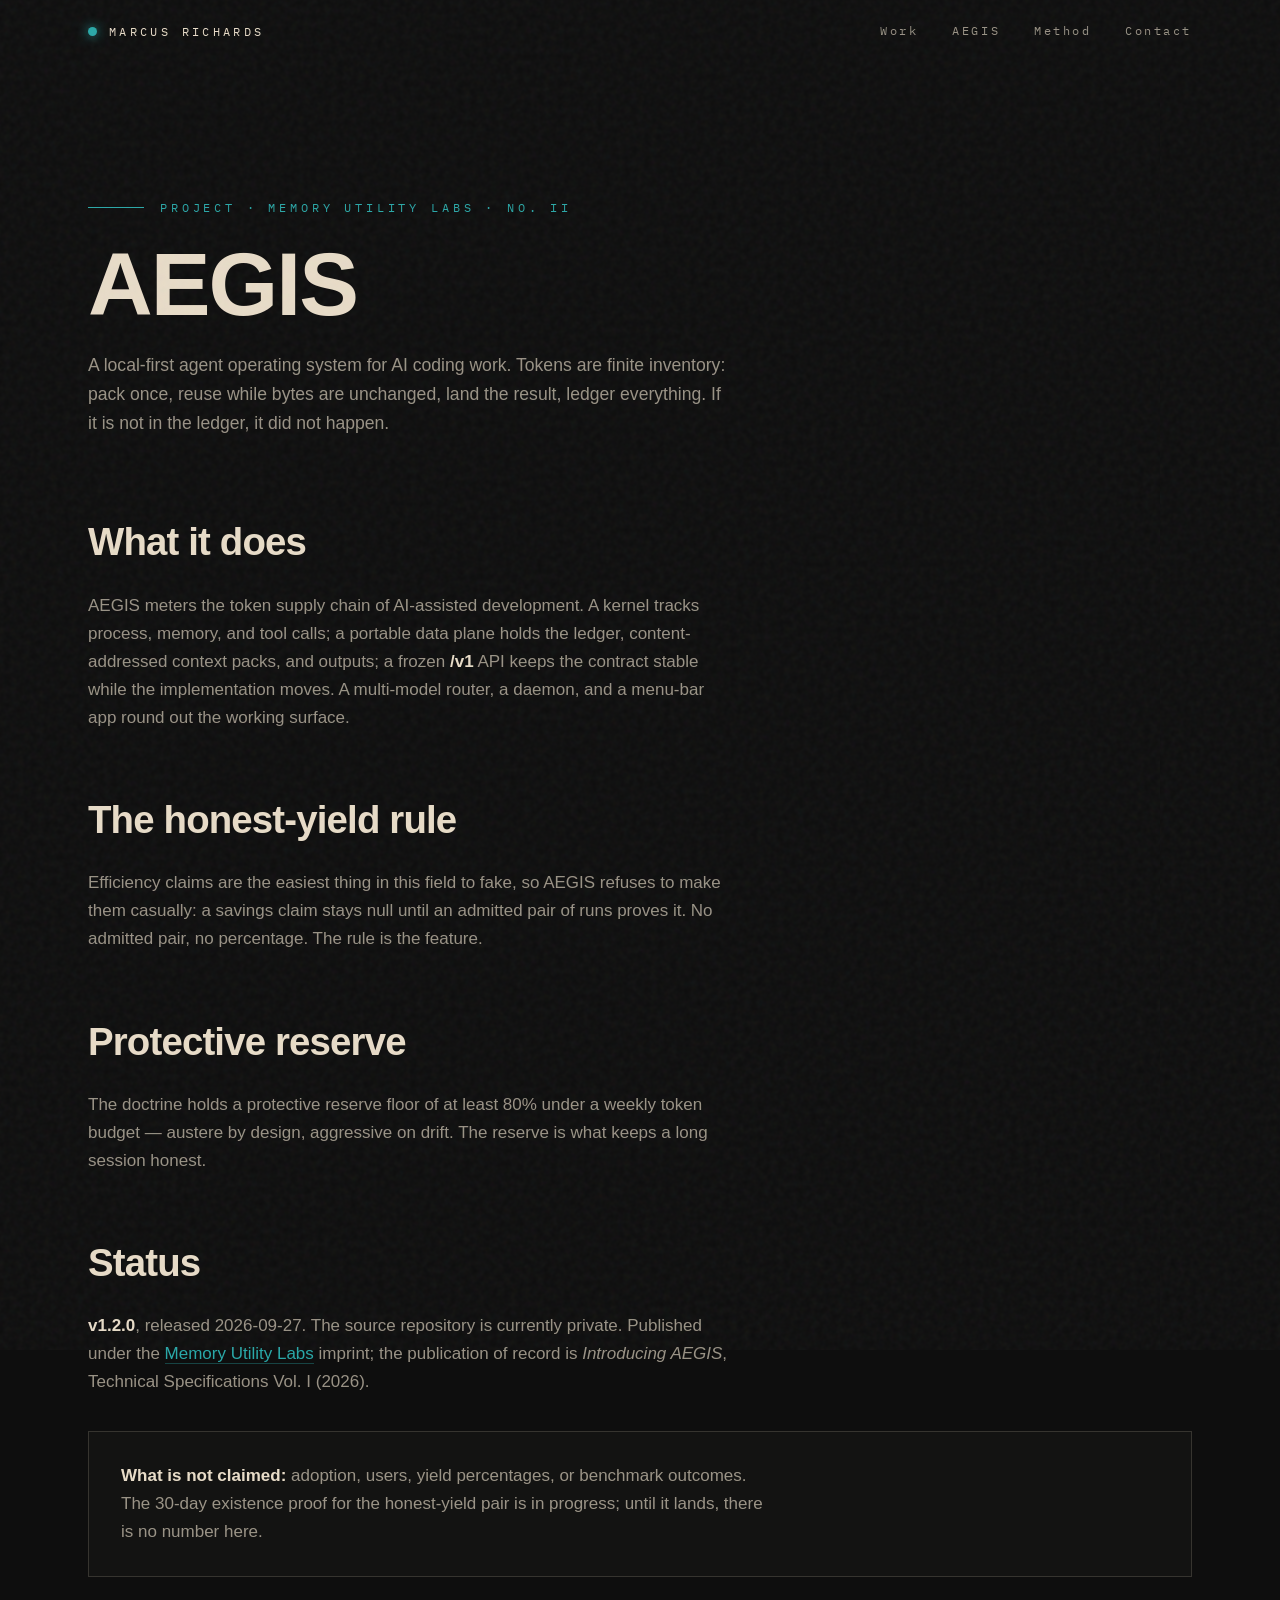
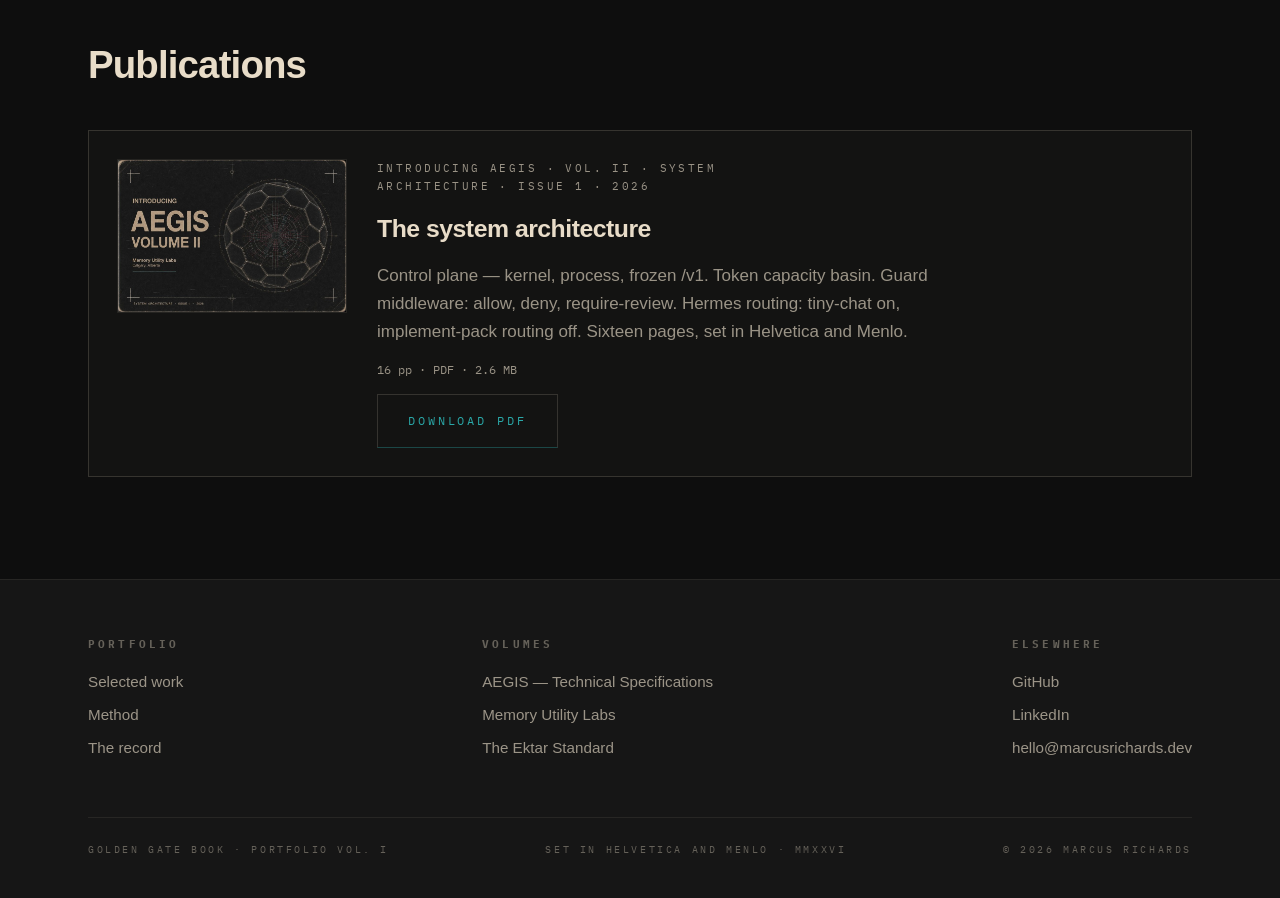
==== commit 19def6c0: "Merge pull request #3 from FetchDoge/fix/fetchdoge-links Update links to FetchDoge account" ====
--- a/aegis.html
+++ b/aegis.html
@@ -85,9 +85,9 @@
       </div>
       <div class="f-col">
         <h4>Elsewhere</h4>
-        <a href="https://github.com/marsojuji-cmyk">GitHub</a>
+        <a href="https://github.com/FetchDoge">GitHub</a>
         <a href="https://www.linkedin.com/in/marcus-richards-32075a422">LinkedIn</a>
-        <a href="mailto:contact@marcusrichards.dev">contact@marcusrichards.dev</a>
+        <a href="mailto:hello@marcusrichards.dev">hello@marcusrichards.dev</a>
       </div>
     </div>
     <div class="colophon">
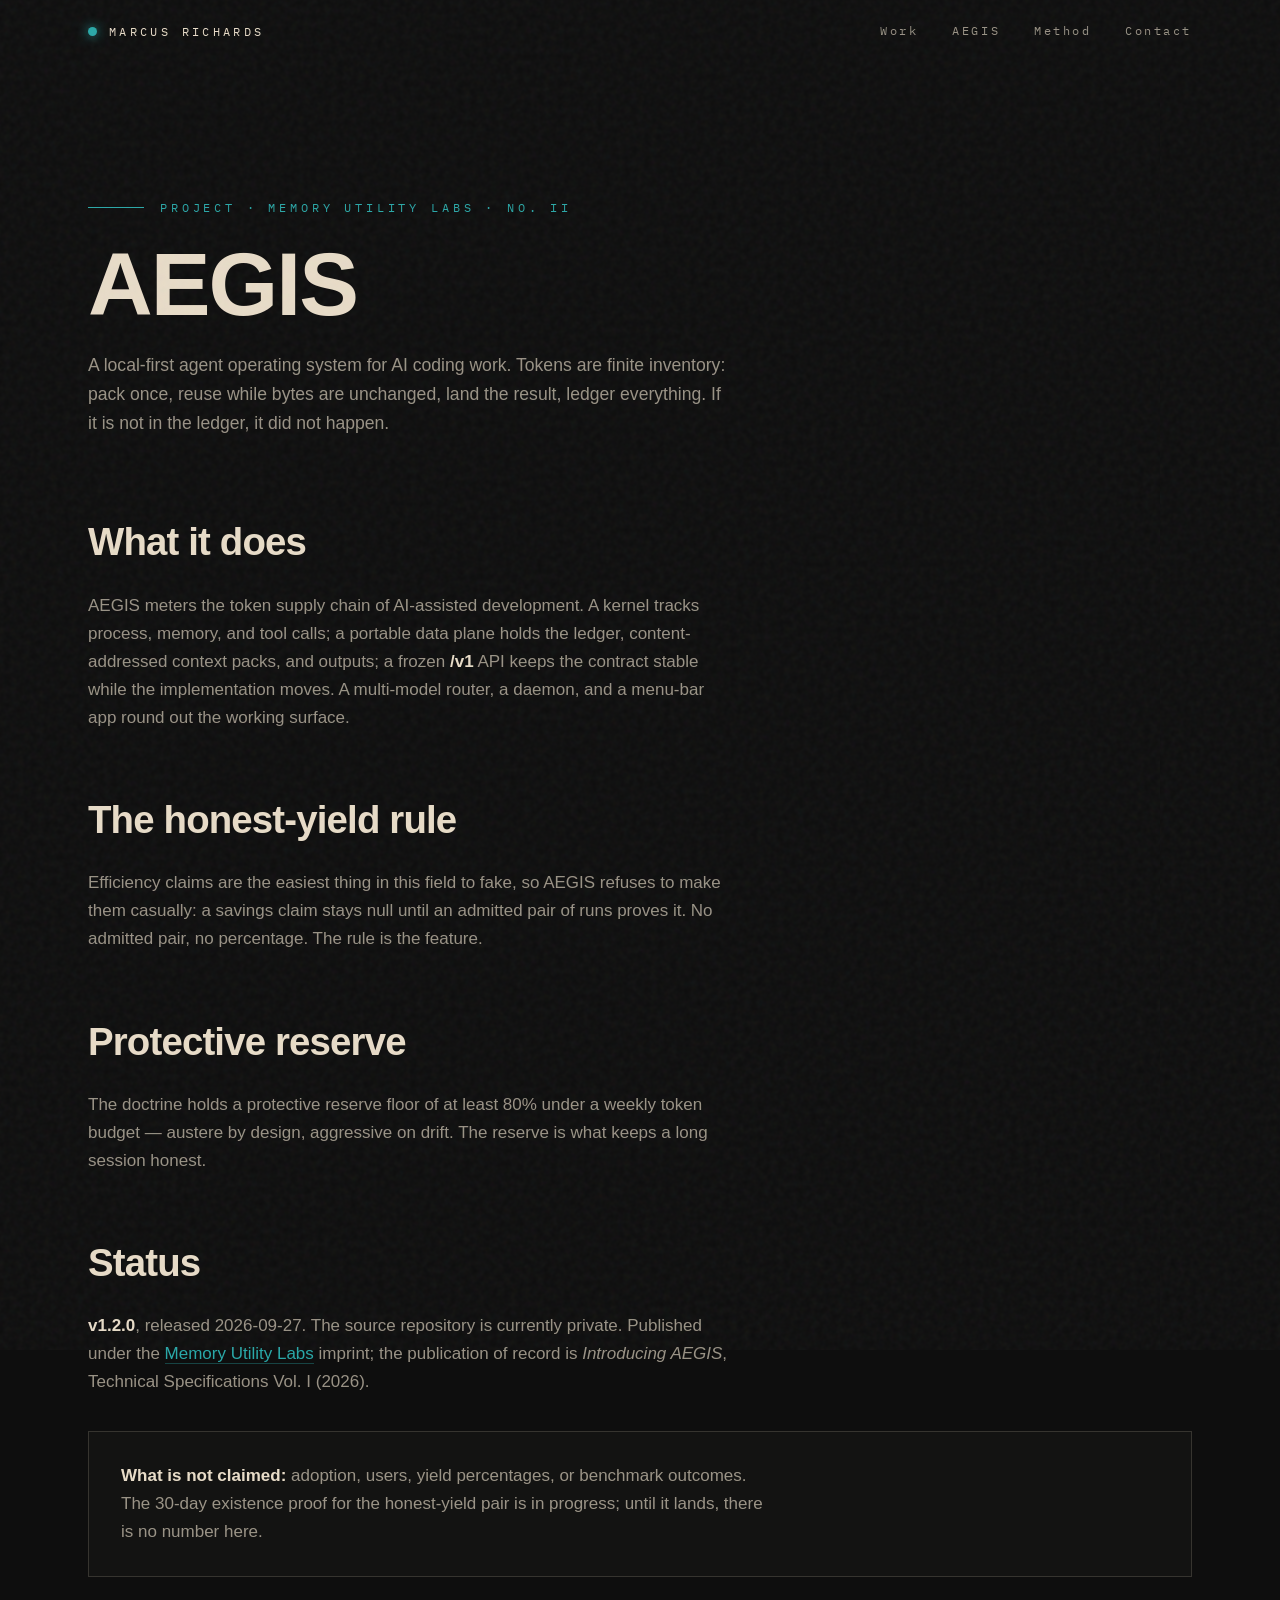
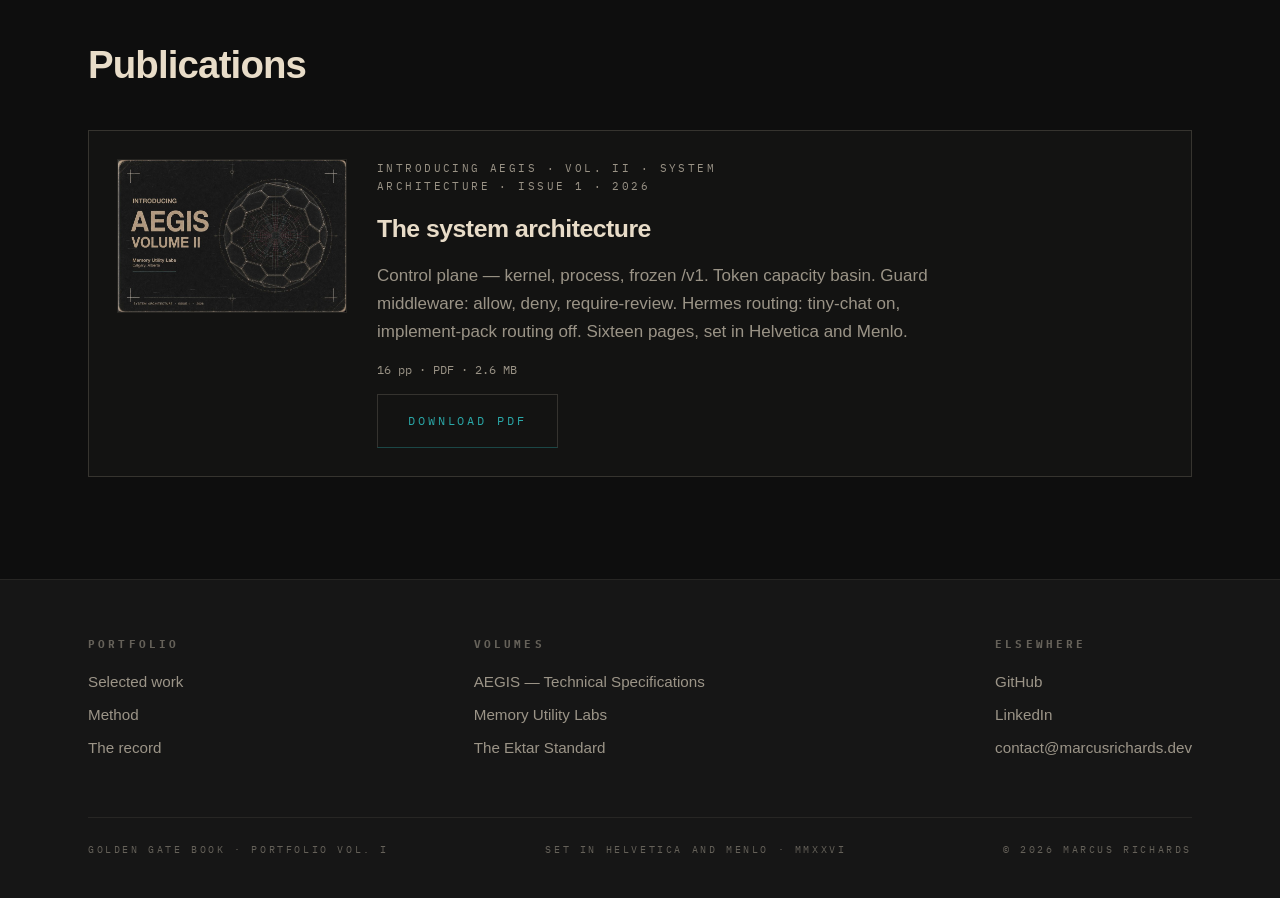
==== commit 01b0f9d1: "Merge main into docs/contact-email-nemo-link (keep FetchDoge links from main; keep contact@ email an" ====
--- a/aegis.html
+++ b/aegis.html
@@ -87,7 +87,7 @@
         <h4>Elsewhere</h4>
         <a href="https://github.com/FetchDoge">GitHub</a>
         <a href="https://www.linkedin.com/in/marcus-richards-32075a422">LinkedIn</a>
-        <a href="mailto:hello@marcusrichards.dev">hello@marcusrichards.dev</a>
+        <a href="mailto:contact@marcusrichards.dev">contact@marcusrichards.dev</a>
       </div>
     </div>
     <div class="colophon">
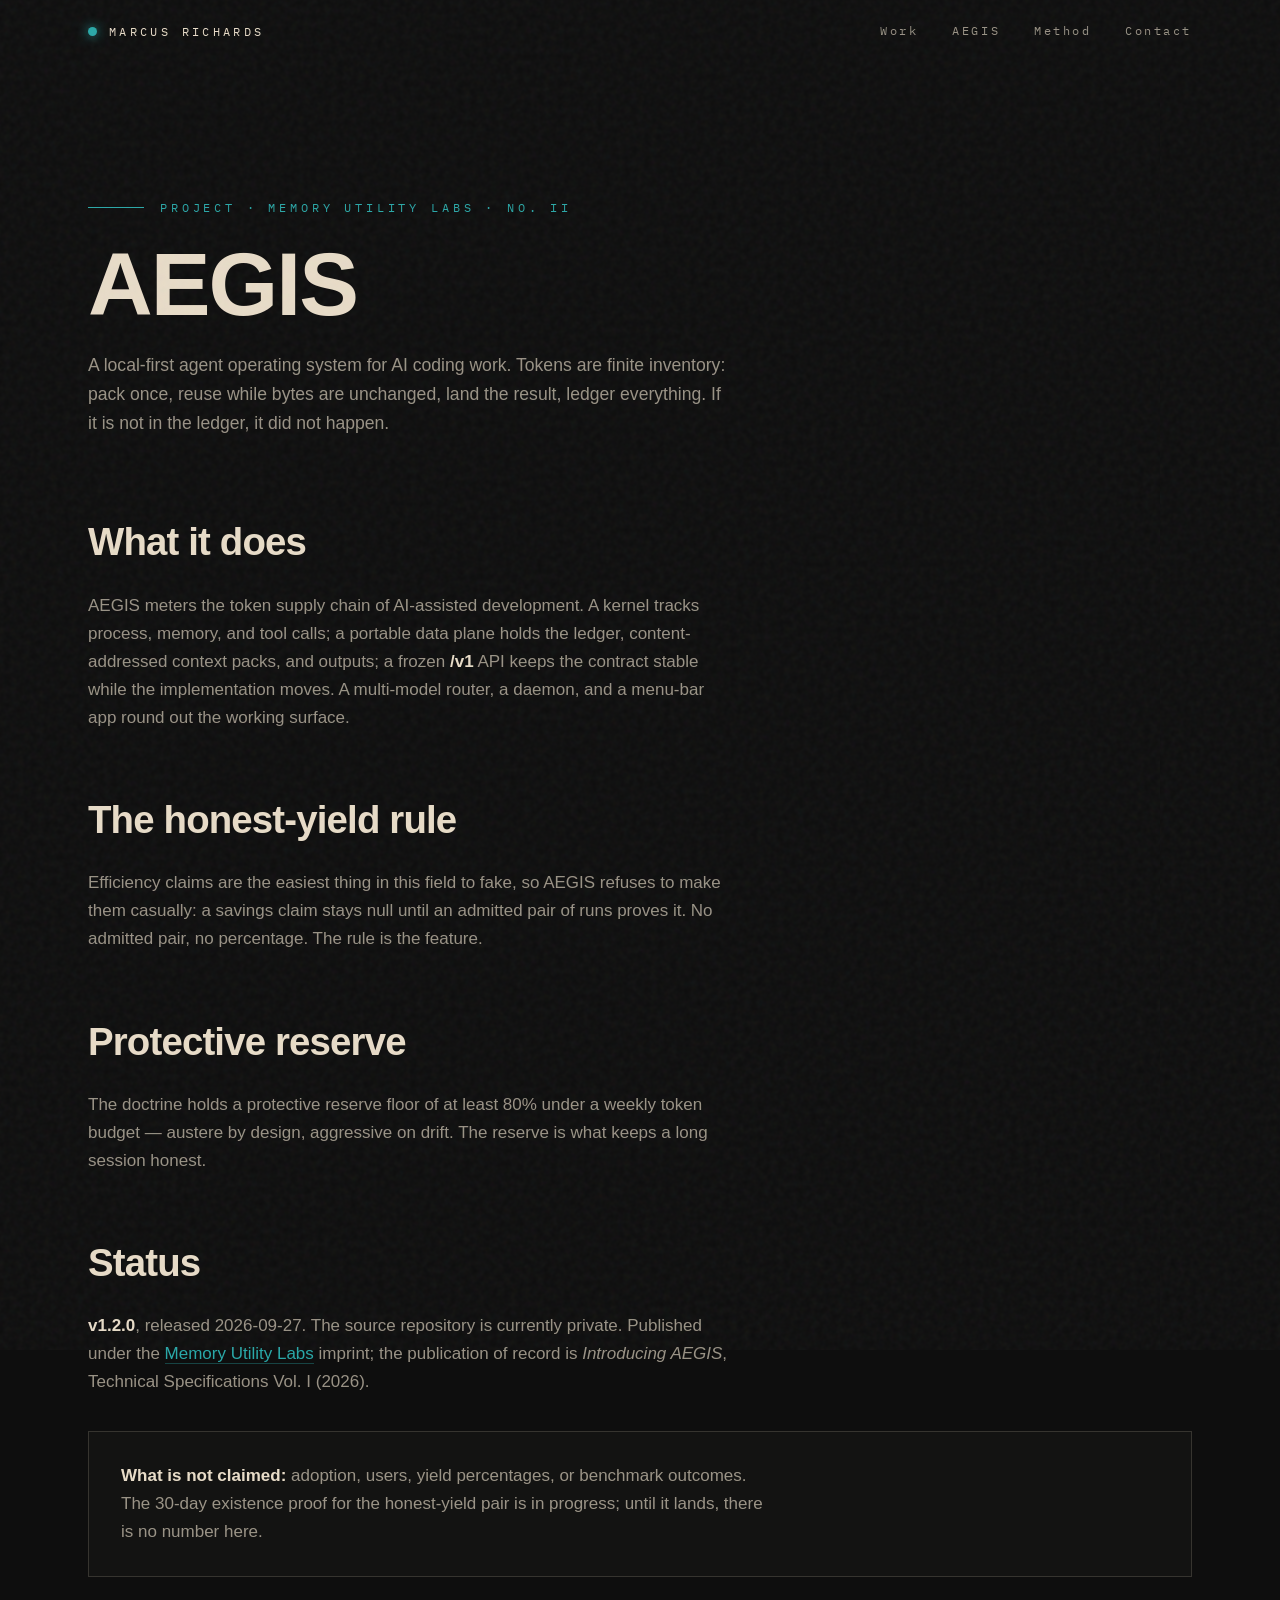
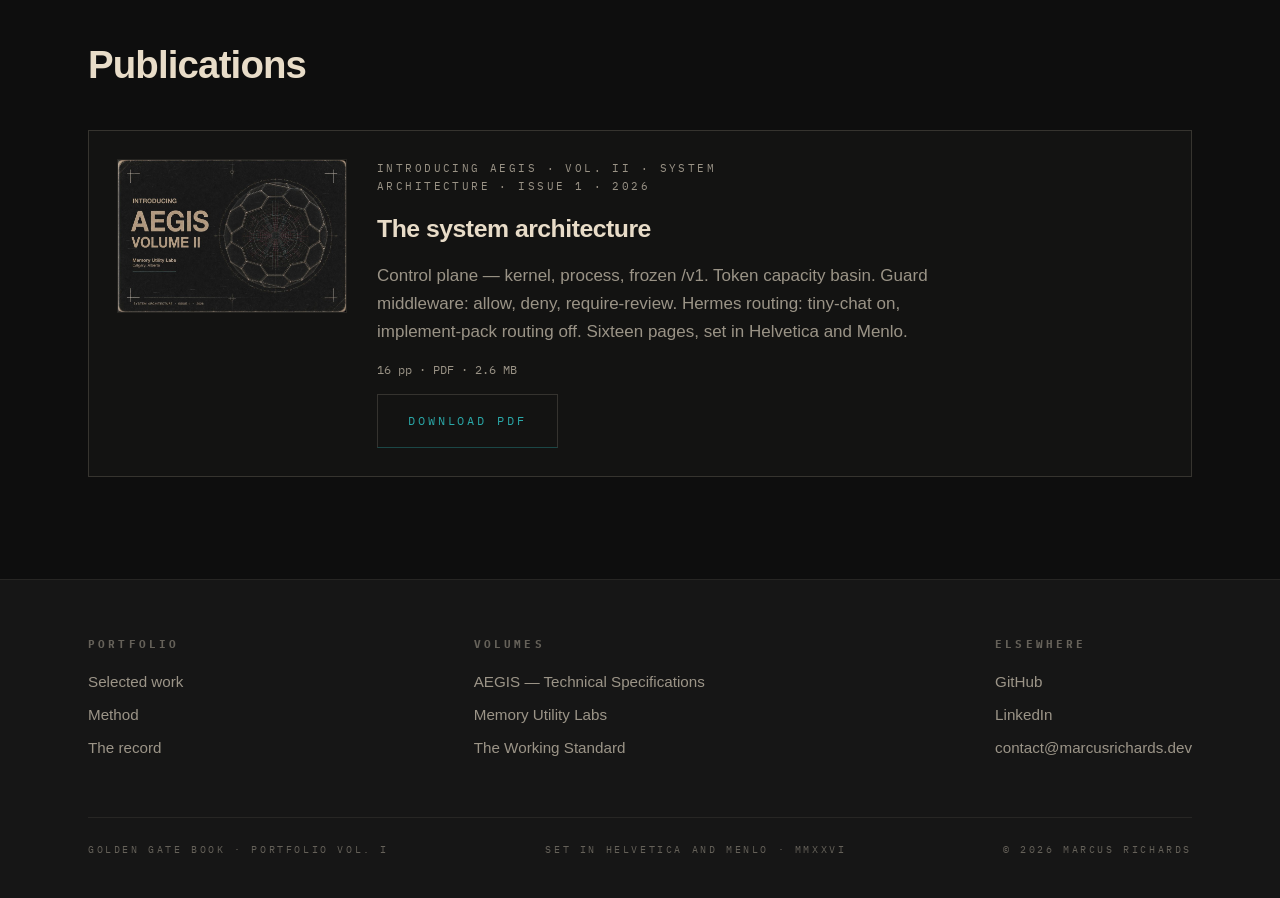
==== commit eff9c859: "docs: rename the standard page and publication" ====
--- a/aegis.html
+++ b/aegis.html
@@ -81,7 +81,7 @@
         <h4>Volumes</h4>
         <a href="aegis.html">AEGIS — Technical Specifications</a>
         <a href="labs.html">Memory Utility Labs</a>
-        <a href="ektar.html">The Ektar Standard</a>
+        <a href="standard.html">The Working Standard</a>
       </div>
       <div class="f-col">
         <h4>Elsewhere</h4>
